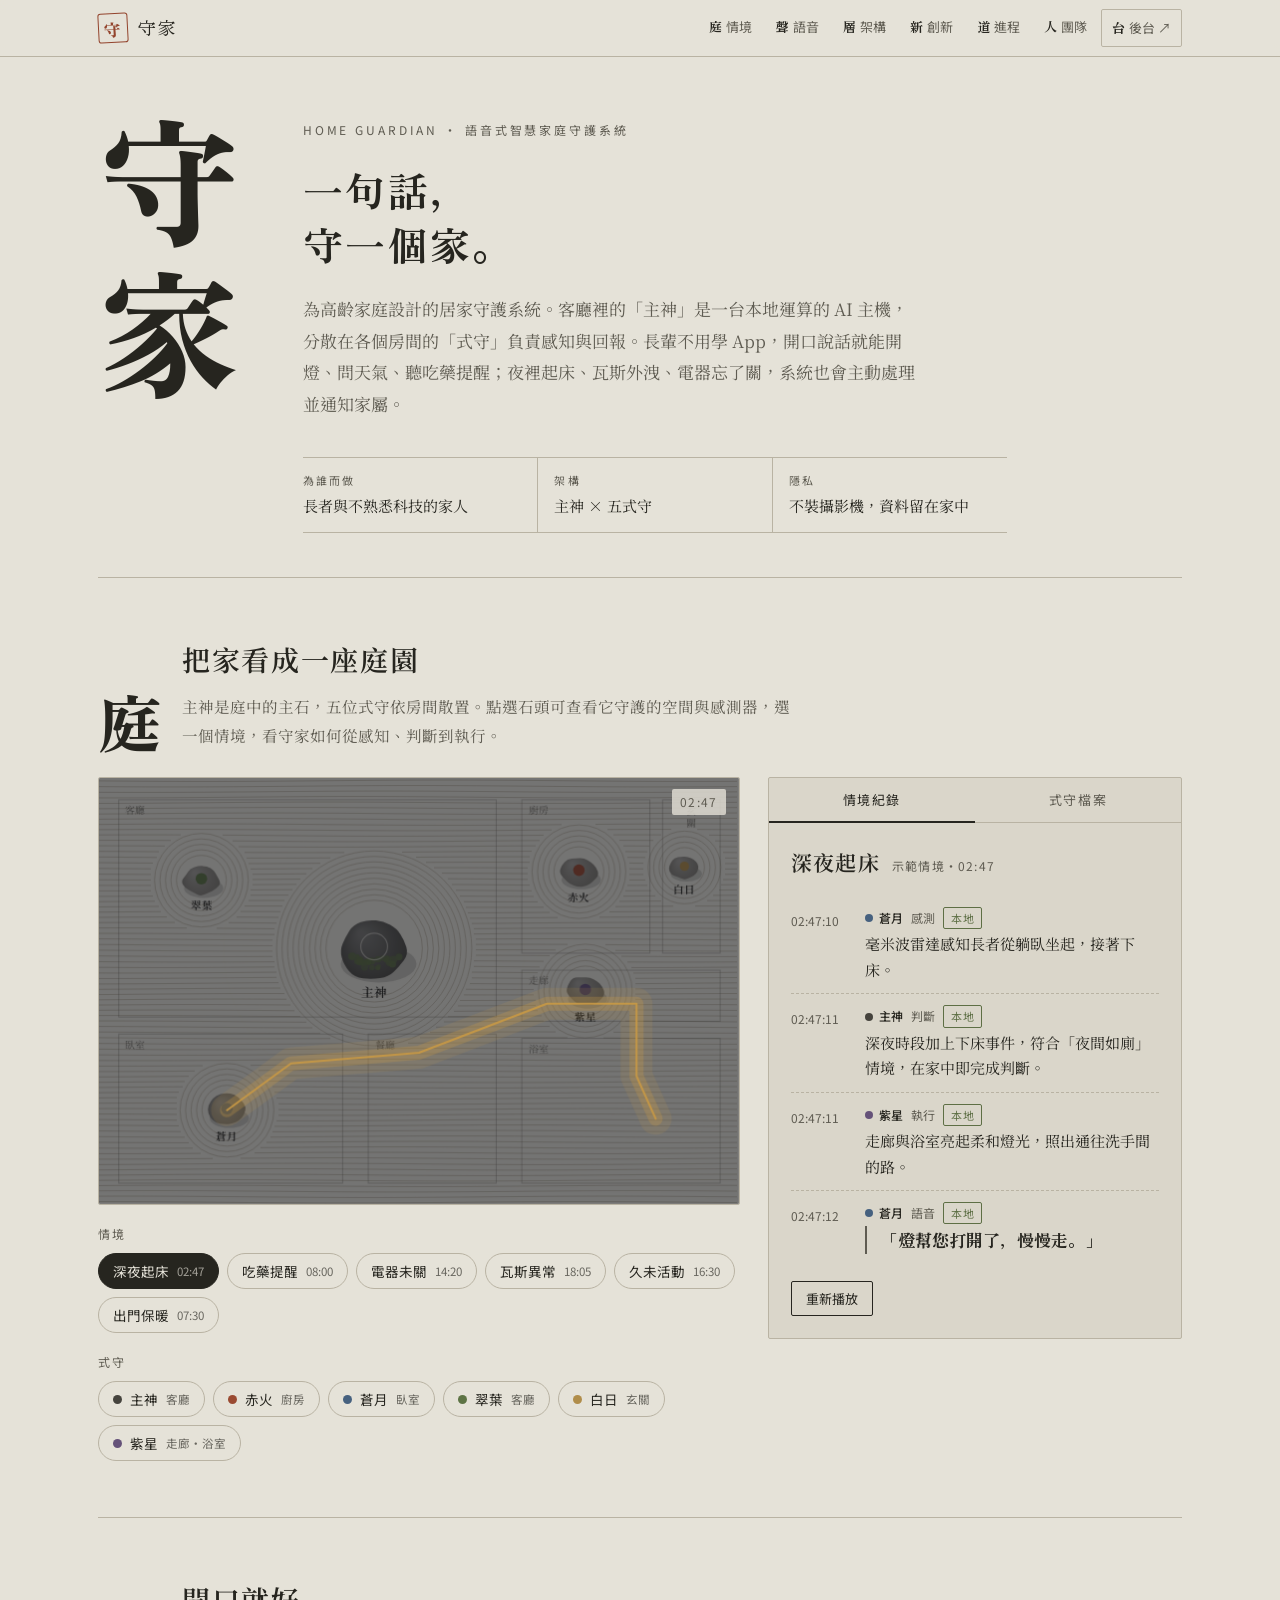
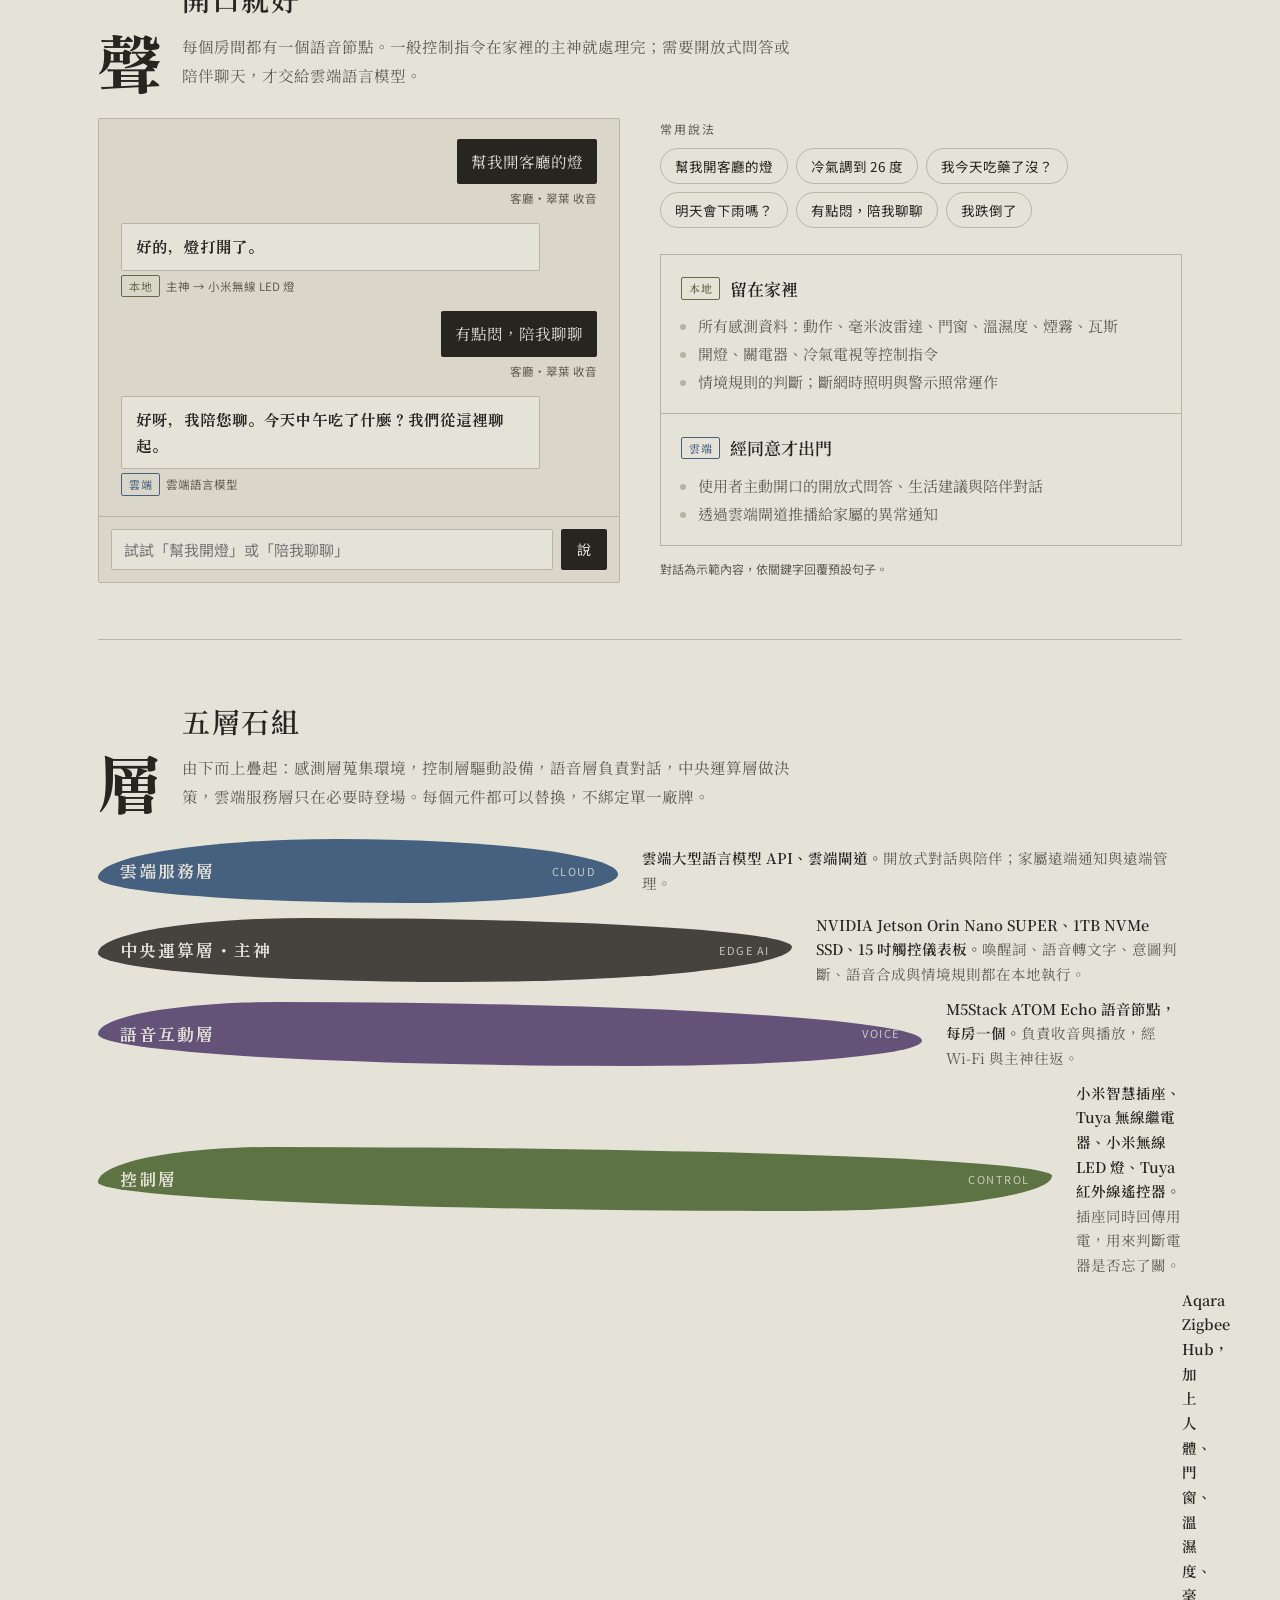
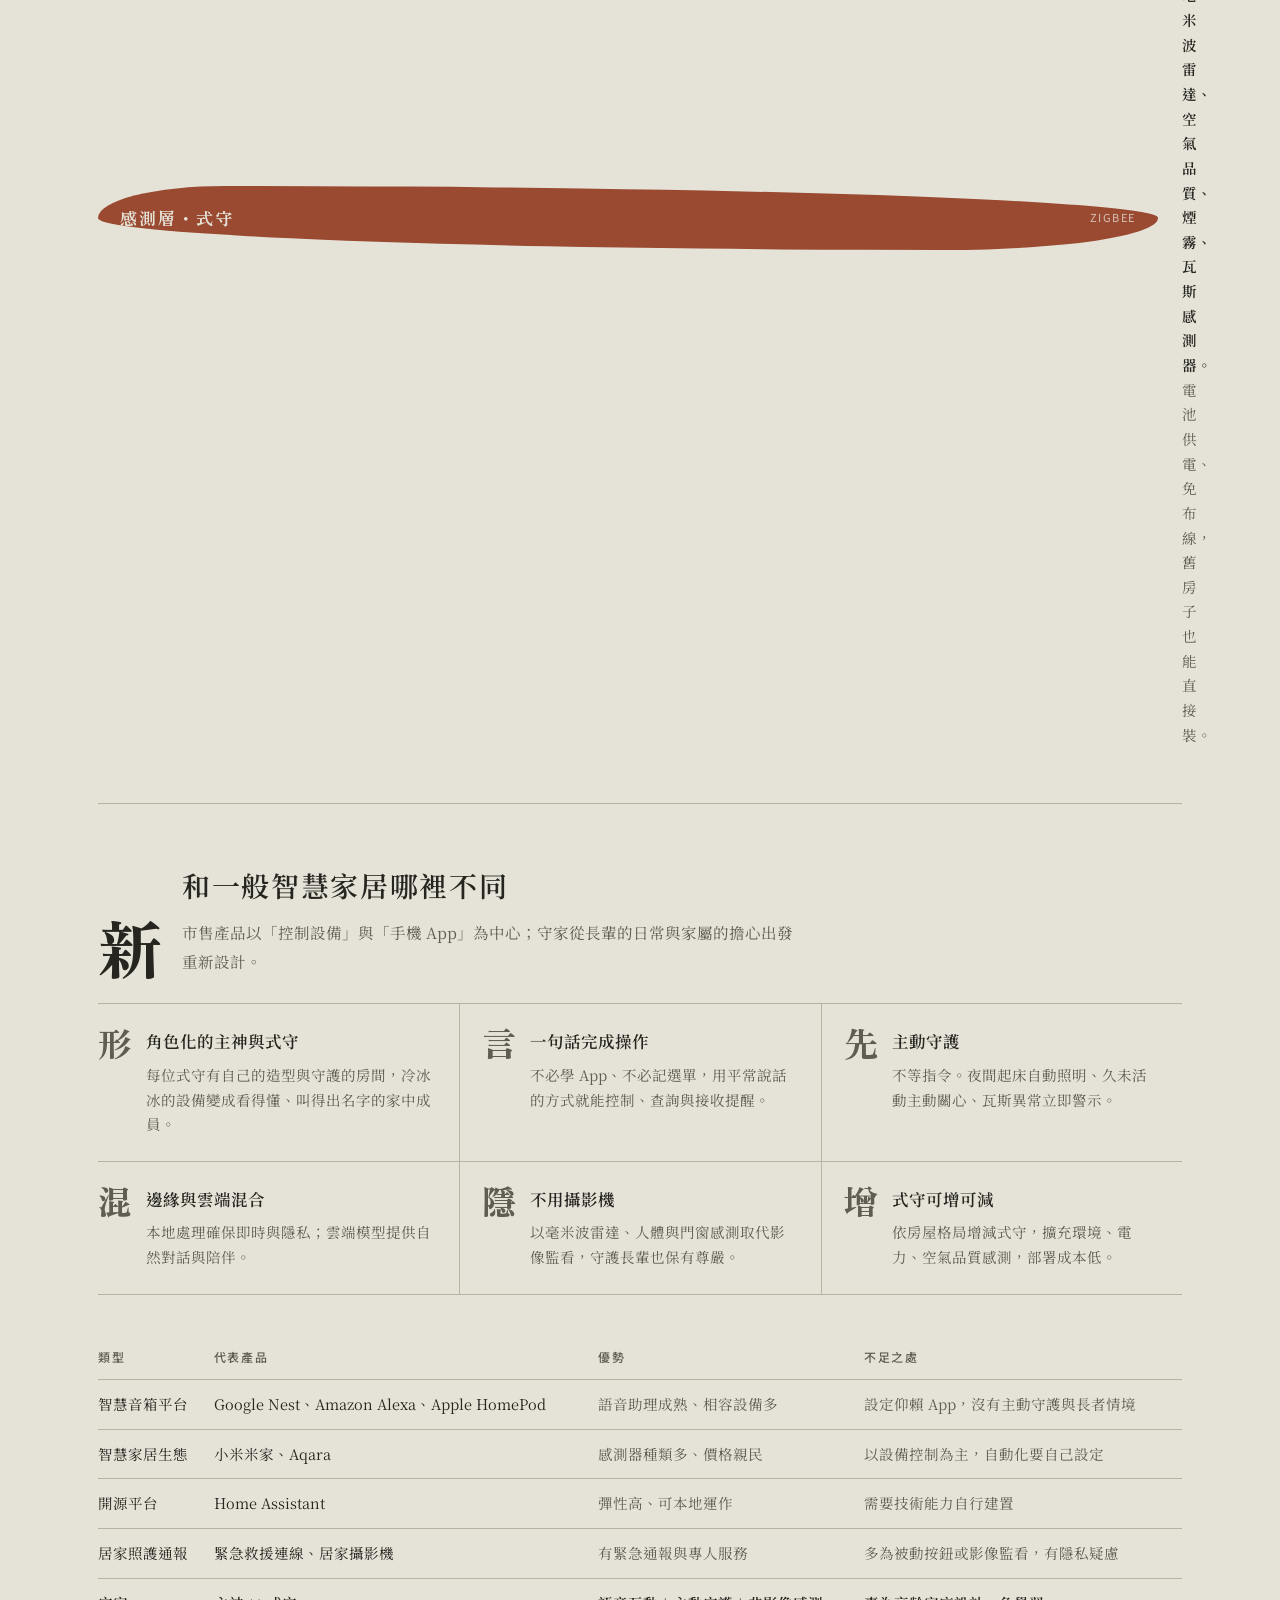
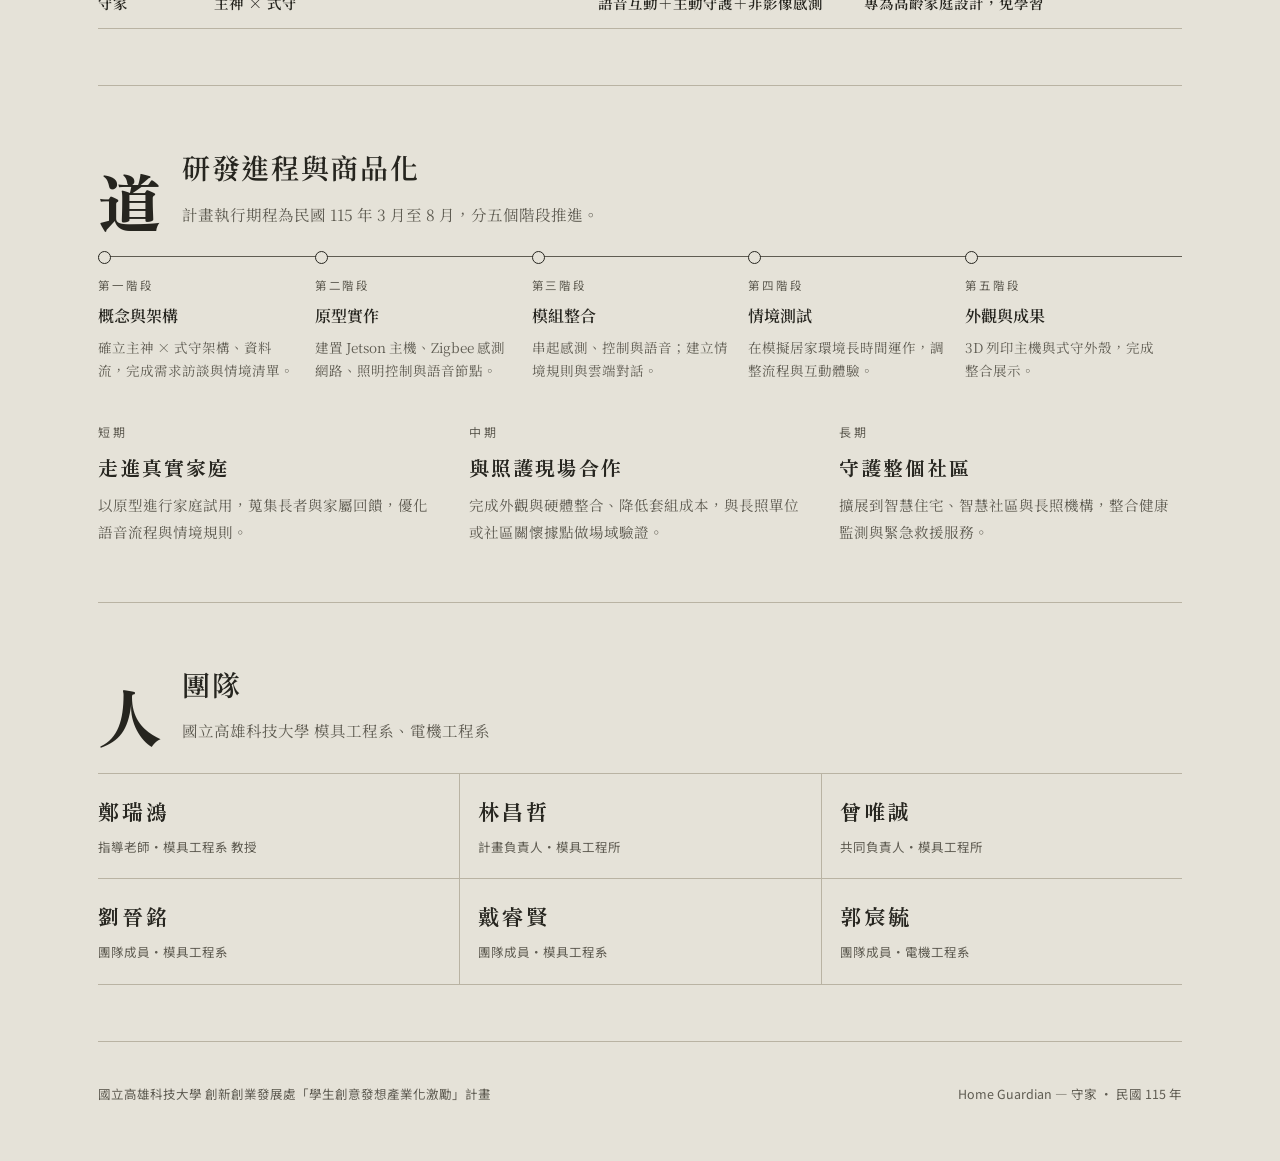
==== homeguardian/index.html @ d02ad4b0 "新增 Home Guardian 守家：展示頁、控制台與產品卡 - homeguardian/index.html：枯山水風格產品展示頁（情境模擬、語音示範、架構） - homeguardian/co" ====
<!doctype html>
<html lang="zh-Hant">
<head>
<meta charset="utf-8">
<meta name="viewport" content="width=device-width,initial-scale=1,viewport-fit=cover">
<meta name="description" content="Home Guardian 守家：為高齡家庭設計的語音式智慧家庭守護系統，主神 × 式守架構、邊緣 AI 與不使用攝影機的居家守護。">
<meta property="og:description" content="Home Guardian 守家：為高齡家庭設計的語音式智慧家庭守護系統，主神 × 式守架構、邊緣 AI 與不使用攝影機的居家守護。">
<meta property="og:site_name" content="DesignJarvis">
<style>body{margin:0}img{max-width:100%}[hidden]{display:none!important}</style>
<title>守家 Home Guardian</title>
<link rel="preconnect" href="https://fonts.googleapis.com">
<link rel="preconnect" href="https://fonts.gstatic.com" crossorigin>
<link rel="stylesheet" href="https://fonts.googleapis.com/css2?family=Zen+Old+Mincho:wght@700;900&family=Noto+Serif+TC:wght@400;600&family=Noto+Sans+TC:wght@400;500&display=swap">
<style>
/* 版面：一座枯山水庭園。家＝庭，主神＝主石，式守＝散置的石組；砂紋即感測網路。留白多、線細、色淡。 */
:root{
  --sand:#E5E2D8;      /* 白砂 */
  --sand-2:#DAD6CA;    /* 濕砂／面板 */
  --rake:#C6C0B0;      /* 砂紋 */
  --ink:#26251F;       /* 墨 */
  --ink-2:#5F5C52;     /* 淡墨 */
  --line:#B9B3A3;
  --stone:#7C786E;
  --stone-dark:#45433D;
  --moss:#5E6F45;      /* 苔 */
  --bengara:#93442D;   /* 弁柄（警示／印） */
  --lamp:#C99A45;      /* 行燈 */
  --night:rgba(14,16,24,.52);
  --c-fire:#9A4A31; --c-moon:#46617F; --c-leaf:#5D7344; --c-sun:#B08D4A; --c-star:#655279;
  --f-display:"Zen Old Mincho","Noto Serif TC","Songti TC","PMingLiU",serif;
  --f-body:"Noto Serif TC","Songti TC","PMingLiU",serif;
  --f-ui:"Noto Sans TC","PingFang TC","Microsoft JhengHei",system-ui,sans-serif;
}
@media (prefers-color-scheme: dark){:root:not([data-theme="light"]){
  --sand:#1B1B18; --sand-2:#23231F; --rake:#3B3A33; --ink:#E3DFD3; --ink-2:#A39F93; --line:#45433C;
  --stone:#8B877C; --stone-dark:#64615A; --moss:#8C9C6C; --bengara:#C46B4F; --lamp:#E2B566;
  --night:rgba(0,0,0,.5);
  --c-fire:#C26B50; --c-moon:#7896B8; --c-leaf:#8FA670; --c-sun:#D2B06A; --c-star:#9A86B0;
  color-scheme:dark;
}}
:root[data-theme="dark"]{
  --sand:#1B1B18; --sand-2:#23231F; --rake:#3B3A33; --ink:#E3DFD3; --ink-2:#A39F93; --line:#45433C;
  --stone:#8B877C; --stone-dark:#64615A; --moss:#8C9C6C; --bengara:#C46B4F; --lamp:#E2B566;
  --night:rgba(0,0,0,.5);
  --c-fire:#C26B50; --c-moon:#7896B8; --c-leaf:#8FA670; --c-sun:#D2B06A; --c-star:#9A86B0;
  color-scheme:dark;
}

*{box-sizing:border-box}
body{background:var(--sand);color:var(--ink);font-family:var(--f-body);font-size:16px;line-height:1.85;
  -webkit-font-smoothing:antialiased}
.wrap{max-width:1180px;margin:0 auto;padding-inline:clamp(16px,4vw,48px)}
a{color:inherit}
:focus-visible{outline:2px solid var(--bengara);outline-offset:3px}
h1,h2,h3{text-wrap:balance;font-weight:600;margin:0}
p{margin:0}
.ui{font-family:var(--f-ui)}
.eyebrow{font-family:var(--f-ui);font-size:12px;letter-spacing:.24em;color:var(--ink-2);text-transform:uppercase}

/* 頂部 */
header.top{position:sticky;top:env(safe-area-inset-top,0px);z-index:10;background:color-mix(in srgb,var(--sand) 88%,transparent);
  backdrop-filter:blur(6px);border-bottom:1px solid var(--line)}
header.top .wrap{display:flex;align-items:center;gap:20px;height:56px}
.seal{width:30px;height:30px;border:1.5px solid var(--bengara);color:var(--bengara);display:grid;place-items:center;
  font-family:var(--f-display);font-weight:900;font-size:17px;border-radius:3px;transform:rotate(-3deg);flex:none}
.brand{display:flex;align-items:center;gap:10px;text-decoration:none;font-family:var(--f-display);font-size:18px;letter-spacing:.1em}
nav.sections{margin-left:auto;display:flex;gap:4px;overflow-x:auto;scrollbar-width:none}
nav.sections a{font-family:var(--f-ui);font-size:13px;text-decoration:none;color:var(--ink-2);padding:6px 10px;border-radius:2px;white-space:nowrap}
nav.sections a:hover{color:var(--ink);background:var(--sand-2)}
nav.sections a b{font-family:var(--f-display);font-weight:700;color:var(--ink);margin-right:4px}

/* 序 */
.hero{padding-block:56px 28px;display:grid;grid-template-columns:auto 1fr;gap:clamp(24px,5vw,72px);align-items:start}
.hero .vtitle{writing-mode:vertical-rl;font-family:var(--f-display);font-weight:900;font-size:clamp(76px,11vw,148px);
  line-height:1;letter-spacing:.08em;margin:0;color:var(--ink)}
.hero .copy{display:grid;gap:22px;padding-top:6px;min-width:0}
.hero .tagline{font-family:var(--f-display);font-weight:700;font-size:clamp(26px,3.4vw,40px);line-height:1.35;letter-spacing:.06em}
.hero .lede{max-width:36em;color:var(--ink-2);font-size:17px}
.facts{display:flex;flex-wrap:wrap;gap:0;border-top:1px solid var(--line);border-bottom:1px solid var(--line);max-width:44em}
.facts div{flex:1 1 150px;padding:12px 16px 12px 0;display:grid;gap:2px}
.facts div+div{padding-left:16px;border-left:1px solid var(--line)}
.facts dt{font-family:var(--f-ui);font-size:11px;letter-spacing:.2em;color:var(--ink-2)}
.facts dd{margin:0;font-size:15px}

/* 段落標題 */
section.block{padding-block:56px;border-top:1px solid var(--line)}
.shead{display:grid;grid-template-columns:auto 1fr;gap:20px;align-items:end;margin-bottom:28px}
.shead .glyph{font-family:var(--f-display);font-weight:900;font-size:64px;line-height:.9;color:var(--ink)}
.shead h2{font-size:clamp(22px,2.6vw,28px);letter-spacing:.06em}
.shead p{color:var(--ink-2);max-width:40em;margin-top:6px;font-size:15.5px}

/* 庭 */
.garden-grid{display:grid;grid-template-columns:minmax(0,1.55fr) minmax(0,1fr);gap:28px;align-items:start}
.garden-box{position:relative;min-width:0}
#garden{width:100%;aspect-ratio:3/2;display:block;border:1px solid var(--line);border-radius:2px;background:var(--sand);cursor:default;touch-action:manipulation}
.clock{position:absolute;top:12px;right:14px;font-family:var(--f-ui);font-size:12px;letter-spacing:.12em;color:var(--ink-2);
  background:color-mix(in srgb,var(--sand) 80%,transparent);padding:2px 8px;border-radius:2px;font-variant-numeric:tabular-nums}
.row-label{font-family:var(--f-ui);font-size:12px;letter-spacing:.18em;color:var(--ink-2);margin:18px 0 8px}
.chips{display:flex;flex-wrap:wrap;gap:8px}
.chip{font-family:var(--f-ui);font-size:13.5px;background:transparent;color:var(--ink);border:1px solid var(--line);
  padding:7px 14px;border-radius:999px;cursor:pointer;display:inline-flex;align-items:center;gap:8px;transition:background .2s,border-color .2s}
.chip:hover{border-color:var(--ink-2)}
.chip[aria-pressed="true"]{background:var(--ink);color:var(--sand);border-color:var(--ink)}
.chip .dot{width:9px;height:9px;border-radius:50%;background:var(--dot,var(--stone-dark));flex:none}
.chip small{font-size:11.5px;color:inherit;opacity:.65;font-variant-numeric:tabular-nums}

.panel{background:var(--sand-2);border:1px solid var(--line);border-radius:2px;min-width:0;display:flex;flex-direction:column}
.tabs{display:flex;border-bottom:1px solid var(--line)}
.tabs button{flex:1;font-family:var(--f-ui);font-size:13px;letter-spacing:.12em;background:none;border:0;color:var(--ink-2);
  padding:12px 8px;cursor:pointer;border-bottom:2px solid transparent;margin-bottom:-1px}
.tabs button[aria-selected="true"]{color:var(--ink);border-bottom-color:var(--ink)}
.pbody{padding:20px 22px 22px;min-height:420px}
.scen-title{display:flex;align-items:baseline;gap:12px;margin-bottom:14px;flex-wrap:wrap}
.scen-title h3{font-size:21px;letter-spacing:.06em}
.scen-title span{font-family:var(--f-ui);font-size:12px;color:var(--ink-2);letter-spacing:.1em}
ol.steps{list-style:none;margin:0;padding:0;display:grid;gap:0}
ol.steps li{display:grid;grid-template-columns:62px 1fr;gap:12px;padding:11px 0;border-top:1px dashed var(--line);animation:settle .5s ease both}
ol.steps li:first-child{border-top:0}
.st-time{font-family:var(--f-ui);font-size:12px;color:var(--ink-2);font-variant-numeric:tabular-nums;padding-top:3px}
.st-meta{display:flex;align-items:center;gap:8px;font-family:var(--f-ui);font-size:12px;color:var(--ink-2);margin-bottom:2px;flex-wrap:wrap}
.st-meta .who{color:var(--ink);font-weight:500;display:inline-flex;align-items:center;gap:6px}
.st-meta .who i{width:8px;height:8px;border-radius:50%;background:var(--dot)}
.tag{font-size:11px;padding:0 7px;border:1px solid var(--line);border-radius:2px;letter-spacing:.06em}
.tag.cloud{border-color:var(--c-moon);color:var(--c-moon)}
.tag.local{border-color:var(--moss);color:var(--moss)}
.tag.alert{border-color:var(--bengara);color:var(--bengara)}
.st-text{font-size:15px;line-height:1.7}
.voice{font-family:var(--f-display);font-weight:700;font-size:17px;line-height:1.6;padding-left:14px;border-left:2px solid var(--ink-2)}
.voice::before{content:"「"}.voice::after{content:"」"}
.push{margin-top:6px;background:var(--sand);border:1px solid var(--line);border-radius:10px;padding:10px 12px;display:grid;gap:2px;font-family:var(--f-ui)}
.push b{font-size:13px;font-weight:500;display:flex;gap:8px;align-items:center}
.push b::before{content:"守";font-family:var(--f-display);font-size:11px;width:18px;height:18px;display:grid;place-items:center;background:var(--bengara);color:var(--sand);border-radius:4px}
.push span{font-size:13px;color:var(--ink-2);line-height:1.5}
.replay{margin-top:16px;font-family:var(--f-ui);font-size:13px;background:none;border:1px solid var(--ink);color:var(--ink);padding:7px 14px;border-radius:2px;cursor:pointer}
.replay:hover{background:var(--ink);color:var(--sand)}
.note{font-family:var(--f-ui);font-size:12px;color:var(--ink-2);margin-top:12px}

.stone-card h3{font-family:var(--f-display);font-weight:900;font-size:40px;letter-spacing:.1em;line-height:1.1}
.stone-card .sub{font-family:var(--f-ui);font-size:13px;color:var(--ink-2);letter-spacing:.1em;margin:6px 0 16px;display:flex;gap:10px;align-items:center}
.stone-card .sub i{width:10px;height:10px;border-radius:50%;background:var(--dot)}
.stone-card p{font-size:15.5px}
.stone-card dl{margin:18px 0 0;display:grid;grid-template-columns:76px 1fr;gap:8px 14px;font-size:14.5px}
.stone-card dt{font-family:var(--f-ui);font-size:12px;color:var(--ink-2);letter-spacing:.12em;padding-top:2px}
.stone-card dd{margin:0}
.stone-card ul{margin:0;padding-left:1.1em}

/* 聲 */
.voice-grid{display:grid;grid-template-columns:minmax(0,1fr) minmax(0,1fr);gap:40px;align-items:start}
.chat{background:var(--sand-2);border:1px solid var(--line);border-radius:2px;display:flex;flex-direction:column}
.chat-log{padding:20px 22px;display:grid;gap:14px;max-height:440px;min-height:300px;overflow-y:auto;align-content:start}
.msg{display:grid;gap:4px;max-width:88%;animation:settle .4s ease both}
.msg.user{justify-self:end;text-align:right}
.msg .bubble{font-size:15.5px;line-height:1.65;padding:10px 14px;border-radius:2px}
.msg.user .bubble{background:var(--ink);color:var(--sand)}
.msg.bot .bubble{background:var(--sand);border:1px solid var(--line);font-family:var(--f-display);font-weight:700}
.msg .route{font-family:var(--f-ui);font-size:11.5px;color:var(--ink-2);display:flex;gap:6px;align-items:center;flex-wrap:wrap}
.msg.user .route{justify-content:flex-end}
.chat form{display:flex;gap:8px;border-top:1px solid var(--line);padding:12px}
.chat input{flex:1;min-width:0;font-family:var(--f-ui);font-size:15px;background:var(--sand);color:var(--ink);border:1px solid var(--line);border-radius:2px;padding:9px 12px}
.chat form button{font-family:var(--f-ui);font-size:14px;background:var(--ink);color:var(--sand);border:0;border-radius:2px;padding:0 16px;cursor:pointer}
.split{display:grid;gap:0;border:1px solid var(--line)}
.split > div{padding:18px 20px}
.split > div + div{border-top:1px solid var(--line)}
.split h3{font-size:17px;display:flex;align-items:center;gap:10px;margin-bottom:8px}
.split ul{margin:0;padding-left:1.1em;font-size:15px;color:var(--ink-2)}
.split ul li::marker{color:var(--line)}

/* 層 */
.stack{display:grid;gap:10px}
.layer{display:grid;grid-template-columns:minmax(0,var(--w)) 1fr;gap:24px;align-items:center}
.rock{background:var(--rc);color:var(--sand);padding:14px 22px;font-family:var(--f-display);font-weight:700;font-size:17px;letter-spacing:.12em;
  border-radius:var(--rr);min-height:64px;display:flex;align-items:center;justify-content:space-between;gap:12px}
.rock small{font-family:var(--f-ui);font-weight:400;font-size:11px;letter-spacing:.14em;opacity:.8}
.layer p{font-size:14.5px;color:var(--ink-2);line-height:1.7;min-width:0}
.layer p b{color:var(--ink);font-weight:600}
.hw{margin-top:30px;overflow-x:auto}
table{border-collapse:collapse;width:100%;font-size:14.5px;min-width:620px}
th,td{text-align:left;padding:11px 14px 11px 0;border-bottom:1px solid var(--line);vertical-align:top}
th{font-family:var(--f-ui);font-weight:500;font-size:12px;letter-spacing:.14em;color:var(--ink-2)}
tr.us td{color:var(--ink);font-weight:600}
td.muted{color:var(--ink-2)}

/* 新 */
.innov{display:grid;grid-template-columns:repeat(3,minmax(0,1fr));gap:0;border-top:1px solid var(--line)}
.innov > div{padding:22px 22px 24px 0;border-bottom:1px solid var(--line);display:grid;grid-template-columns:auto 1fr;gap:14px;align-items:start}
.innov > div:not(:nth-child(3n+1)){padding-left:22px;border-left:1px solid var(--line)}
.innov .k{font-family:var(--f-display);font-weight:900;font-size:34px;line-height:1;color:var(--ink-2)}
.innov h3{font-size:16.5px;margin-bottom:6px}
.innov p{font-size:14.5px;color:var(--ink-2);line-height:1.7}
.compare{margin-top:40px;overflow-x:auto}

/* 道 */
.path{display:grid;grid-template-columns:repeat(5,minmax(0,1fr));gap:0;position:relative;margin-bottom:40px}
.path li{list-style:none;padding:18px 16px 0 0;position:relative;border-top:1px solid var(--ink-2)}
.path li::before{content:"";position:absolute;top:-6px;left:0;width:11px;height:11px;border-radius:50%;background:var(--sand);border:1.5px solid var(--ink)}
.path .n{font-family:var(--f-ui);font-size:11.5px;letter-spacing:.16em;color:var(--ink-2)}
.path h3{font-size:16px;margin:4px 0 6px}
.path p{font-size:13.5px;color:var(--ink-2);line-height:1.65}
ol.path{padding:0;margin:0 0 40px}
.horizon{display:grid;grid-template-columns:repeat(3,minmax(0,1fr));gap:28px}
.horizon div{display:grid;gap:6px}
.horizon h3{font-family:var(--f-display);font-weight:700;font-size:20px;letter-spacing:.1em}
.horizon p{font-size:14.5px;color:var(--ink-2)}

/* 人 */
.team{display:grid;grid-template-columns:repeat(3,minmax(0,1fr));gap:0;border-top:1px solid var(--line)}
.team div{padding:18px 18px 18px 0;border-bottom:1px solid var(--line)}
.team div:not(:nth-child(3n+1)){padding-left:18px;border-left:1px solid var(--line)}
.team b{font-family:var(--f-display);font-weight:700;font-size:21px;letter-spacing:.14em;display:block}
.team span{font-family:var(--f-ui);font-size:12.5px;color:var(--ink-2)}
footer{padding-block:40px 56px;border-top:1px solid var(--line);font-family:var(--f-ui);font-size:12.5px;color:var(--ink-2);display:flex;justify-content:space-between;gap:16px;flex-wrap:wrap}

@keyframes settle{from{opacity:.25;transform:translateY(4px)}to{opacity:1;transform:none}}

@media (max-width:900px){
  .garden-grid,.voice-grid{grid-template-columns:1fr}
  .pbody{min-height:0}
  .innov,.team{grid-template-columns:repeat(2,minmax(0,1fr))}
  .innov > div,.team div{padding-left:0 !important;border-left:0 !important}
  .innov > div:nth-child(2n),.team div:nth-child(2n){padding-left:18px !important;border-left:1px solid var(--line) !important}
  .path{grid-template-columns:1fr;gap:0}
  .path li{border-top:0;border-left:1px solid var(--ink-2);padding:0 0 22px 22px}
  .path li::before{top:4px;left:-6px}
  .horizon{grid-template-columns:1fr}
  .layer{grid-template-columns:1fr;gap:6px}
  .rock{max-width:var(--w)}
}
@media (max-width:560px){
  .hero{grid-template-columns:1fr;padding-block:32px 16px}
  .hero .vtitle{writing-mode:horizontal-tb;font-size:72px;letter-spacing:.12em}
  .innov,.team{grid-template-columns:1fr}
  .innov > div:nth-child(2n),.team div:nth-child(2n){padding-left:0 !important;border-left:0 !important}
  .shead .glyph{font-size:46px}
  .facts div+div{padding-left:0;border-left:0}
  .facts div{flex-basis:100%;border-bottom:1px solid var(--line)}
  .facts div:last-child{border-bottom:0}
  .rock{max-width:100%}
  nav.sections a{padding:6px 7px}
  nav.sections a span{display:none}
}
@media (prefers-reduced-motion:reduce){*{animation:none !important;transition:none !important}}
</style>
</head>
<body>
<header class="top">
  <div class="wrap">
    <a class="brand" href="#top"><span class="seal" aria-hidden="true">守</span>守家</a>
    <nav class="sections" aria-label="章節">
      <a href="#garden-sec"><b>庭</b><span>情境</span></a>
      <a href="#voice-sec"><b>聲</b><span>語音</span></a>
      <a href="#layer-sec"><b>層</b><span>架構</span></a>
      <a href="#new-sec"><b>新</b><span>創新</span></a>
      <a href="#path-sec"><b>道</b><span>進程</span></a>
      <a href="#team-sec"><b>人</b><span>團隊</span></a>
      <a href="console.html" style="border:1px solid var(--line)"><b>台</b><span>後台 ↗</span></a>
    </nav>
  </div>
</header>

<main class="wrap" id="top">
  <section class="hero">
    <h1 class="vtitle">守家</h1>
    <div class="copy">
      <div class="eyebrow">Home Guardian · 語音式智慧家庭守護系統</div>
      <p class="tagline">一句話，<br>守一個家。</p>
      <p class="lede">為高齡家庭設計的居家守護系統。客廳裡的「主神」是一台本地運算的 AI 主機，分散在各個房間的「式守」負責感知與回報。長輩不用學 App，開口說話就能開燈、問天氣、聽吃藥提醒；夜裡起床、瓦斯外洩、電器忘了關，系統也會主動處理並通知家屬。</p>
      <dl class="facts">
        <div><dt>為誰而做</dt><dd>長者與不熟悉科技的家人</dd></div>
        <div><dt>架構</dt><dd>主神 × 五式守</dd></div>
        <div><dt>隱私</dt><dd>不裝攝影機，資料留在家中</dd></div>
      </dl>
    </div>
  </section>

  <!-- 庭 -->
  <section class="block" id="garden-sec">
    <div class="shead">
      <div class="glyph" aria-hidden="true">庭</div>
      <div>
        <h2>把家看成一座庭園</h2>
        <p>主神是庭中的主石，五位式守依房間散置。點選石頭可查看它守護的空間與感測器，選一個情境，看守家如何從感知、判斷到執行。</p>
      </div>
    </div>
    <div class="garden-grid">
      <div class="garden-box">
        <canvas id="garden" role="img" aria-label="守家居家部署示意：主神位於客廳，赤火守廚房、蒼月守臥室、翠葉守客廳、白日守玄關、紫星守走廊"></canvas>
        <div class="clock" id="clock">02:47</div>
        <div class="row-label">情境</div>
        <div class="chips" id="scen-chips"></div>
        <div class="row-label">式守</div>
        <div class="chips" id="stone-chips"></div>
      </div>
      <div class="panel">
        <div class="tabs" role="tablist">
          <button role="tab" id="tab-log" aria-selected="true" aria-controls="pbody">情境紀錄</button>
          <button role="tab" id="tab-stone" aria-selected="false" aria-controls="pbody">式守檔案</button>
        </div>
        <div class="pbody" id="pbody" role="tabpanel"></div>
      </div>
    </div>
  </section>

  <!-- 聲 -->
  <section class="block" id="voice-sec">
    <div class="shead">
      <div class="glyph" aria-hidden="true">聲</div>
      <div>
        <h2>開口就好</h2>
        <p>每個房間都有一個語音節點。一般控制指令在家裡的主神就處理完；需要開放式問答或陪伴聊天，才交給雲端語言模型。</p>
      </div>
    </div>
    <div class="voice-grid">
      <div class="chat">
        <div class="chat-log" id="chat-log" aria-live="polite"></div>
        <form id="chat-form">
          <label for="chat-input" class="eyebrow" style="position:absolute;left:-9999px">對守家說</label>
          <input id="chat-input" autocomplete="off" placeholder="試試「幫我開燈」或「陪我聊聊」">
          <button type="submit">說</button>
        </form>
      </div>
      <div>
        <div class="row-label" style="margin-top:0">常用說法</div>
        <div class="chips" id="phrase-chips" style="margin-bottom:26px"></div>
        <div class="split">
          <div>
            <h3><span class="tag local">本地</span>留在家裡</h3>
            <ul>
              <li>所有感測資料：動作、毫米波雷達、門窗、溫濕度、煙霧、瓦斯</li>
              <li>開燈、關電器、冷氣電視等控制指令</li>
              <li>情境規則的判斷；斷網時照明與警示照常運作</li>
            </ul>
          </div>
          <div>
            <h3><span class="tag cloud">雲端</span>經同意才出門</h3>
            <ul>
              <li>使用者主動開口的開放式問答、生活建議與陪伴對話</li>
              <li>透過雲端閘道推播給家屬的異常通知</li>
            </ul>
          </div>
        </div>
        <p class="note">對話為示範內容，依關鍵字回覆預設句子。</p>
      </div>
    </div>
  </section>

  <!-- 層 -->
  <section class="block" id="layer-sec">
    <div class="shead">
      <div class="glyph" aria-hidden="true">層</div>
      <div>
        <h2>五層石組</h2>
        <p>由下而上疊起：感測層蒐集環境，控制層驅動設備，語音層負責對話，中央運算層做決策，雲端服務層只在必要時登場。每個元件都可以替換，不綁定單一廠牌。</p>
      </div>
    </div>
    <div class="stack">
      <div class="layer" style="--w:48%"><div class="rock" style="--rc:var(--c-moon);--rr:46% 54% 40% 60% / 60% 55% 45% 40%">雲端服務層<small>CLOUD</small></div>
        <p><b>雲端大型語言模型 API、雲端閘道。</b>開放式對話與陪伴；家屬遠端通知與遠端管理。</p></div>
      <div class="layer" style="--w:64%"><div class="rock" style="--rc:var(--stone-dark);--rr:30% 70% 48% 52% / 55% 45% 55% 45%">中央運算層・主神<small>EDGE AI</small></div>
        <p><b>NVIDIA Jetson Orin Nano SUPER、1TB NVMe SSD、15 吋觸控儀表板。</b>喚醒詞、語音轉文字、意圖判斷、語音合成與情境規則都在本地執行。</p></div>
      <div class="layer" style="--w:76%"><div class="rock" style="--rc:var(--c-star);--rr:22% 78% 35% 65% / 50% 60% 40% 50%">語音互動層<small>VOICE</small></div>
        <p><b>M5Stack ATOM Echo 語音節點，每房一個。</b>負責收音與播放，經 Wi-Fi 與主神往返。</p></div>
      <div class="layer" style="--w:88%"><div class="rock" style="--rc:var(--c-leaf);--rr:18% 82% 26% 74% / 55% 45% 55% 45%">控制層<small>CONTROL</small></div>
        <p><b>小米智慧插座、Tuya 無線繼電器、小米無線 LED 燈、Tuya 紅外線遙控器。</b>插座同時回傳用電，用來判斷電器是否忘了關。</p></div>
      <div class="layer" style="--w:100%"><div class="rock" style="--rc:var(--c-fire);--rr:12% 88% 20% 80% / 50% 50% 50% 50%">感測層・式守<small>ZIGBEE</small></div>
        <p><b>Aqara Zigbee Hub，加上人體、門窗、溫濕度、毫米波雷達、空氣品質、煙霧、瓦斯感測器。</b>電池供電、免布線，舊房子也能直接裝。</p></div>
    </div>
  </section>

  <!-- 新 -->
  <section class="block" id="new-sec">
    <div class="shead">
      <div class="glyph" aria-hidden="true">新</div>
      <div>
        <h2>和一般智慧家居哪裡不同</h2>
        <p>市售產品以「控制設備」與「手機 App」為中心；守家從長輩的日常與家屬的擔心出發重新設計。</p>
      </div>
    </div>
    <div class="innov">
      <div><span class="k">形</span><div><h3>角色化的主神與式守</h3><p>每位式守有自己的造型與守護的房間，冷冰冰的設備變成看得懂、叫得出名字的家中成員。</p></div></div>
      <div><span class="k">言</span><div><h3>一句話完成操作</h3><p>不必學 App、不必記選單，用平常說話的方式就能控制、查詢與接收提醒。</p></div></div>
      <div><span class="k">先</span><div><h3>主動守護</h3><p>不等指令。夜間起床自動照明、久未活動主動關心、瓦斯異常立即警示。</p></div></div>
      <div><span class="k">混</span><div><h3>邊緣與雲端混合</h3><p>本地處理確保即時與隱私；雲端模型提供自然對話與陪伴。</p></div></div>
      <div><span class="k">隱</span><div><h3>不用攝影機</h3><p>以毫米波雷達、人體與門窗感測取代影像監看，守護長輩也保有尊嚴。</p></div></div>
      <div><span class="k">增</span><div><h3>式守可增可減</h3><p>依房屋格局增減式守，擴充環境、電力、空氣品質感測，部署成本低。</p></div></div>
    </div>
    <div class="compare">
      <table>
        <thead><tr><th>類型</th><th>代表產品</th><th>優勢</th><th>不足之處</th></tr></thead>
        <tbody>
          <tr><td>智慧音箱平台</td><td>Google Nest、Amazon Alexa、Apple HomePod</td><td class="muted">語音助理成熟、相容設備多</td><td class="muted">設定仰賴 App，沒有主動守護與長者情境</td></tr>
          <tr><td>智慧家居生態</td><td>小米米家、Aqara</td><td class="muted">感測器種類多、價格親民</td><td class="muted">以設備控制為主，自動化要自己設定</td></tr>
          <tr><td>開源平台</td><td>Home Assistant</td><td class="muted">彈性高、可本地運作</td><td class="muted">需要技術能力自行建置</td></tr>
          <tr><td>居家照護通報</td><td>緊急救援連線、居家攝影機</td><td class="muted">有緊急通報與專人服務</td><td class="muted">多為被動按鈕或影像監看，有隱私疑慮</td></tr>
          <tr class="us"><td>守家</td><td>主神 × 式守</td><td>語音互動＋主動守護＋非影像感測</td><td>專為高齡家庭設計，免學習</td></tr>
        </tbody>
      </table>
    </div>
  </section>

  <!-- 道 -->
  <section class="block" id="path-sec">
    <div class="shead">
      <div class="glyph" aria-hidden="true">道</div>
      <div>
        <h2>研發進程與商品化</h2>
        <p>計畫執行期程為民國 115 年 3 月至 8 月，分五個階段推進。</p>
      </div>
    </div>
    <ol class="path">
      <li><div class="n">第一階段</div><h3>概念與架構</h3><p>確立主神 × 式守架構、資料流，完成需求訪談與情境清單。</p></li>
      <li><div class="n">第二階段</div><h3>原型實作</h3><p>建置 Jetson 主機、Zigbee 感測網路、照明控制與語音節點。</p></li>
      <li><div class="n">第三階段</div><h3>模組整合</h3><p>串起感測、控制與語音；建立情境規則與雲端對話。</p></li>
      <li><div class="n">第四階段</div><h3>情境測試</h3><p>在模擬居家環境長時間運作，調整流程與互動體驗。</p></li>
      <li><div class="n">第五階段</div><h3>外觀與成果</h3><p>3D 列印主機與式守外殼，完成整合展示。</p></li>
    </ol>
    <div class="horizon">
      <div><div class="eyebrow">短期</div><h3>走進真實家庭</h3><p>以原型進行家庭試用，蒐集長者與家屬回饋，優化語音流程與情境規則。</p></div>
      <div><div class="eyebrow">中期</div><h3>與照護現場合作</h3><p>完成外觀與硬體整合、降低套組成本，與長照單位或社區關懷據點做場域驗證。</p></div>
      <div><div class="eyebrow">長期</div><h3>守護整個社區</h3><p>擴展到智慧住宅、智慧社區與長照機構，整合健康監測與緊急救援服務。</p></div>
    </div>
  </section>

  <!-- 人 -->
  <section class="block" id="team-sec">
    <div class="shead">
      <div class="glyph" aria-hidden="true">人</div>
      <div>
        <h2>團隊</h2>
        <p>國立高雄科技大學 模具工程系、電機工程系</p>
      </div>
    </div>
    <div class="team">
      <div><b>鄭瑞鴻</b><span>指導老師・模具工程系 教授</span></div>
      <div><b>林昌哲</b><span>計畫負責人・模具工程所</span></div>
      <div><b>曾唯誠</b><span>共同負責人・模具工程所</span></div>
      <div><b>劉晉銘</b><span>團隊成員・模具工程系</span></div>
      <div><b>戴睿賢</b><span>團隊成員・模具工程系</span></div>
      <div><b>郭宸毓</b><span>團隊成員・電機工程系</span></div>
    </div>
  </section>
</main>
<div class="wrap">
  <footer>
    <span>國立高雄科技大學 創新創業發展處「學生創意發想產業化激勵」計畫</span>
    <span>Home Guardian — 守家 · 民國 115 年</span>
  </footer>
</div>

<script>
(() => {
const reduce = matchMedia('(prefers-reduced-motion: reduce)').matches;
const $ = s => document.querySelector(s);
const cssv = n => getComputedStyle(document.documentElement).getPropertyValue(n).trim();

/* ---------- 資料 ---------- */
const STONES = {
  shushin:{name:'主神', role:'中央 AI 主機', room:'客廳', x:.43, y:.40, r:.058, color:'--stone-dark', main:true,
    duty:'家的大腦。語音辨識、意圖判斷、情境規則與設備控制都在本地完成；網路中斷時，照明與警示仍照常運作。',
    gear:['NVIDIA Jetson Orin Nano SUPER','1TB NVMe SSD','15 吋觸控儀表板','Aqara Zigbee Hub'], scen:'所有情境的判斷中心'},
  sekka:{name:'赤火', role:'赤火守護者', room:'廚房', x:.75, y:.22, r:.03, color:'--c-fire',
    duty:'守在爐火邊。煙霧或瓦斯濃度異常時立即語音警示，並透過雲端閘道通知家屬。',
    gear:['煙霧感測器','瓦斯感測器','智慧插座（用電回傳）'], scen:'瓦斯異常'},
  sogetsu:{name:'蒼月', role:'夜之式守', room:'臥室', x:.20, y:.78, r:.03, color:'--c-moon',
    duty:'夜裡守在床邊。毫米波雷達在人靜止不動時也能感知存在，用來判斷下床與長時間未活動。',
    gear:['毫米波雷達感測器','人體動作感測器','溫濕度感測器','ATOM Echo 語音節點'], scen:'深夜起床、久未活動'},
  suiyo:{name:'翠葉', role:'起居之式守', room:'客廳', x:.16, y:.24, r:.03, color:'--c-leaf',
    duty:'照看客廳日常：遙控冷氣與電視、留意空氣品質，也是陪伴聊天最常用的入口。',
    gear:['空氣品質感測器','溫濕度感測器','紅外線遙控器','智慧插座','ATOM Echo 語音節點'], scen:'吃藥提醒、電器未關'},
  hakujitsu:{name:'白日', role:'門之式守', room:'玄關', x:.915, y:.21, r:.024, color:'--c-sun',
    duty:'守在門口。出門前看天氣、提醒保暖；門窗沒關好時提醒一聲。',
    gear:['門窗感測器','人體動作感測器','ATOM Echo 語音節點'], scen:'出門保暖'},
  shisei:{name:'紫星', role:'路之式守', room:'走廊・浴室', x:.76, y:.50, r:.03, color:'--c-star',
    duty:'照亮夜路。偵測走廊與浴室的動靜，深夜時點亮通往洗手間的柔和燈光。',
    gear:['人體動作感測器','無線 LED 燈','無線繼電器','ATOM Echo 語音節點'], scen:'深夜起床'}
};
const ROOMS = [
  {n:'客廳', x:.03, y:.05, w:.59, h:.51},
  {n:'臥室', x:.03, y:.60, w:.35, h:.35},
  {n:'餐廳', x:.42, y:.60, w:.20, h:.35},
  {n:'廚房', x:.66, y:.05, w:.20, h:.36},
  {n:'玄關', x:.88, y:.05, w:.09, h:.36, v:true},
  {n:'走廊', x:.66, y:.45, w:.31, h:.12},
  {n:'浴室', x:.66, y:.61, w:.31, h:.34}
];
const NIGHT_PATH = [[.20,.78],[.30,.67],[.50,.645],[.70,.53],[.84,.53],[.84,.70],[.87,.80]];

const SCENS = [
  {id:'night', name:'深夜起床', time:'02:47', night:true, steps:[
    {t:'02:47:10', layer:'感測', who:'sogetsu', route:'local', text:'毫米波雷達感知長者從躺臥坐起，接著下床。', fx:a=>{a.night(1);a.pulse('sogetsu');a.signal('sogetsu','shushin')}},
    {t:'02:47:11', layer:'判斷', who:'shushin', route:'local', text:'深夜時段加上下床事件，符合「夜間如廁」情境，在家中即完成判斷。', fx:a=>a.pulse('shushin')},
    {t:'02:47:11', layer:'執行', who:'shisei', route:'local', text:'走廊與浴室亮起柔和燈光，照出通往洗手間的路。', fx:a=>{a.signal('shushin','shisei');a.lit(1);a.pulse('shisei')}},
    {t:'02:47:12', layer:'語音', who:'sogetsu', route:'local', voice:'燈幫您打開了，慢慢走。', fx:a=>a.pulse('sogetsu')}
  ]},
  {id:'pill', name:'吃藥提醒', time:'08:00', steps:[
    {t:'08:00:00', layer:'排程', who:'shushin', route:'local', text:'早上八點的服藥排程到了。', fx:a=>a.pulse('shushin')},
    {t:'08:00:02', layer:'感測', who:'suiyo', route:'local', text:'客廳偵測到有人活動，確認長者在客廳。', fx:a=>{a.pulse('suiyo');a.signal('suiyo','shushin')}},
    {t:'08:00:03', layer:'語音', who:'suiyo', route:'local', voice:'早安，該吃早上的藥了，記得配溫開水。', fx:a=>{a.signal('shushin','suiyo');a.pulse('suiyo')}},
    {t:'08:01:20', layer:'紀錄', who:'shushin', route:'local', text:'長者回答「吃了」，寫入生活紀錄，家屬可以隨時查看。', fx:a=>a.pulse('shushin')}
  ]},
  {id:'appliance', name:'電器未關', time:'14:20', steps:[
    {t:'14:20:00', layer:'感測', who:'suiyo', route:'local', text:'客廳已長時間無人活動，智慧插座卻回報電暖器仍在耗電。', fx:a=>{a.alert('suiyo');a.signal('suiyo','shushin')}},
    {t:'14:20:01', layer:'判斷', who:'shushin', route:'local', text:'房間無人加上電器運作，觸發「電器未關」情境。長者此時在臥室。', fx:a=>a.pulse('shushin')},
    {t:'14:20:02', layer:'語音', who:'sogetsu', route:'local', voice:'客廳的電暖器還開著，要幫您關掉嗎？', fx:a=>{a.signal('shushin','sogetsu');a.pulse('sogetsu')}},
    {t:'14:20:09', layer:'執行', who:'suiyo', route:'local', text:'長者回答「關掉」，智慧插座斷電。', fx:a=>{a.signal('shushin','suiyo');a.alert(null);a.pulse('suiyo')}}
  ]},
  {id:'gas', name:'瓦斯異常', time:'18:05', steps:[
    {t:'18:05:12', layer:'感測', who:'sekka', route:'local', text:'廚房瓦斯濃度超過警戒值。', fx:a=>{a.alert('sekka');a.signal('sekka','shushin')}},
    {t:'18:05:12', layer:'判斷', who:'shushin', route:'local', text:'屬於安全事件，以最高優先處理。', fx:a=>a.pulse('shushin')},
    {t:'18:05:13', layer:'語音', who:'sekka', route:'alert', voice:'廚房瓦斯濃度異常，請關閉爐火，打開窗戶。', fx:a=>{['sekka','suiyo','sogetsu','shisei','hakujitsu'].forEach(k=>{a.signal('shushin',k);a.pulse(k)})}},
    {t:'18:05:14', layer:'通報', who:'shushin', route:'cloud', text:'透過雲端閘道推播通知家屬。', push:{t:'守家・廚房瓦斯異常', b:'18:05 赤火偵測到瓦斯濃度異常，家中已發出語音警示。'}, fx:a=>a.cloud()}
  ]},
  {id:'still', name:'久未活動', time:'16:30', steps:[
    {t:'16:30:00', layer:'感測', who:'sogetsu', route:'local', text:'毫米波雷達感知長者仍在床上，但已長時間幾乎沒有動作。', fx:a=>{a.pulse('sogetsu');a.signal('sogetsu','shushin')}},
    {t:'16:30:01', layer:'判斷', who:'shushin', route:'local', text:'超過平日的活動間隔，主動關心。', fx:a=>a.pulse('shushin')},
    {t:'16:30:02', layer:'語音', who:'sogetsu', route:'local', voice:'午覺睡得好嗎？需要我幫忙嗎？', fx:a=>{a.signal('shushin','sogetsu');a.pulse('sogetsu')}},
    {t:'16:35:02', layer:'通報', who:'shushin', route:'cloud', text:'兩次詢問都沒有回應，通知家屬確認狀況。', push:{t:'守家・請確認長輩狀況', b:'臥室長時間未偵測到活動，語音詢問兩次未獲回應。'}, fx:a=>{a.alert('sogetsu');a.cloud()}}
  ]},
  {id:'weather', name:'出門保暖', time:'07:30', steps:[
    {t:'07:30:05', layer:'感測', who:'hakujitsu', route:'local', text:'玄關偵測到有人走近大門。', fx:a=>{a.pulse('hakujitsu');a.signal('hakujitsu','shushin')}},
    {t:'07:30:06', layer:'判斷', who:'shushin', route:'cloud', text:'查詢今日天氣：氣溫偏低、風大。', fx:a=>{a.pulse('shushin');a.cloud()}},
    {t:'07:30:07', layer:'語音', who:'hakujitsu', route:'local', voice:'今天早上比較冷，出門記得加件外套。', fx:a=>{a.signal('shushin','hakujitsu');a.pulse('hakujitsu')}}
  ]}
];
const ROUTE = {local:['本地','local'], cloud:['雲端','cloud'], alert:['警示','alert']};

/* ---------- 庭園繪製 ---------- */
const cv = $('#garden'), ctx = cv.getContext('2d');
const base = document.createElement('canvas'), bctx = base.getContext('2d');
let W=0, H=0, dpr=1, C={};
const S = {ripples:[], signals:[], night:0, nightT:0, lit:0, litT:0, alert:null, selected:null, cloudT:-1e9, lastAmb:0};

function seeded(seed){let s=seed;return()=>((s=Math.imul(s^(s>>>15),2246822507)^Math.imul(s^(s>>>13),3266489909),(s>>>0)/4294967296))}
Object.entries(STONES).forEach(([k,st],i)=>{
  const rnd = seeded(97*(i+3)); st.shape=[];
  for(let j=0;j<13;j++) st.shape.push(.84+rnd()*.24);
  st.squash = .78 + rnd()*.12; st.tilt = (rnd()-.5)*.6;
});
const px = st => [st.x*W, st.y*H];
const ringR = st => st.r*W*(st.main?2.7:2.6);

function readColors(){
  ['--sand','--rake','--ink','--ink-2','--line','--stone','--stone-dark','--moss','--bengara','--lamp','--night',
   '--c-fire','--c-moon','--c-leaf','--c-sun','--c-star'].forEach(n=>C[n]=cssv(n));
}
function stonePath(g,st,scale=1){
  const [x,y]=px(st), r=st.r*W*scale, n=st.shape.length, pts=[];
  for(let i=0;i<n;i++){const a=i/n*Math.PI*2+st.tilt; pts.push([x+Math.cos(a)*r*st.shape[i], y+Math.sin(a)*r*st.shape[i]*st.squash]);}
  g.beginPath();
  for(let i=0;i<=n;i++){const p=pts[i%n], q=pts[(i+1)%n], m=[(p[0]+q[0])/2,(p[1]+q[1])/2]; i?g.quadraticCurveTo(p[0],p[1],m[0],m[1]):g.moveTo(m[0],m[1]);}
  g.closePath();
}
function drawBase(){
  const g=bctx; g.setTransform(dpr,0,0,dpr,0,0);
  g.fillStyle=C['--sand']; g.fillRect(0,0,W,H);
  const sp=Math.max(5.5,W/120), stones=Object.values(STONES);
  // 砂紋
  g.strokeStyle=C['--rake']; g.lineWidth=1;
  for(let y=sp/2;y<H;y+=sp){
    g.beginPath(); let pen=false;
    for(let x=0;x<=W;x+=2){
      const yy=y+Math.sin(x*.013+y*.07)*.7;
      const inside=stones.some(st=>{const [sx,sy]=px(st);return Math.hypot(x-sx,yy-sy)<ringR(st)});
      if(inside){pen=false;continue}
      pen?g.lineTo(x,yy):g.moveTo(x,yy); pen=true;
    }
    g.stroke();
  }
  stones.forEach(st=>{const [x,y]=px(st);for(let rr=st.r*W*1.3;rr<=ringR(st);rr+=sp){g.beginPath();g.arc(x,y,rr,0,Math.PI*2);g.stroke();}});
  // 房間界線
  const fs=Math.max(10,W*.0145);
  g.strokeStyle=C['--ink-2']; g.globalAlpha=.32; g.lineWidth=1;
  ROOMS.forEach(r=>{g.strokeRect(r.x*W+.5,r.y*H+.5,r.w*W,r.h*H)});
  g.globalAlpha=.75; g.fillStyle=C['--ink-2']; g.font=`${fs}px "Noto Serif TC", serif`; g.textBaseline='top';
  ROOMS.forEach(r=>{
    if(r.v){[...r.n].forEach((ch,i)=>g.fillText(ch,(r.x+r.w/2)*W-fs/2,r.y*H+fs*.7+i*fs*1.15))}
    else g.fillText(r.n,r.x*W+fs*.7,r.y*H+fs*.6);
  });
  g.globalAlpha=1;
  // 石
  stones.forEach(st=>{
    const [x,y]=px(st), r=st.r*W;
    g.save(); g.globalAlpha=.18; g.fillStyle=C['--ink']; g.beginPath(); g.ellipse(x+r*.12,y+r*.42,r*1.02,r*.5,0,0,Math.PI*2); g.fill(); g.restore();
    const grad=g.createRadialGradient(x-r*.35,y-r*.4,r*.1,x,y,r*1.1);
    const sc=st.main?C['--stone-dark']:C['--stone'];
    grad.addColorStop(0,mix(sc,'#ffffff',.28)); grad.addColorStop(1,sc);
    stonePath(g,st); g.fillStyle=grad; g.fill();
    if(st.main){ // 苔
      const rnd=seeded(11); g.fillStyle=C['--moss'];
      for(let i=0;i<26;i++){const a=Math.PI*(.15+rnd()*.7), d=r*(.55+rnd()*.42); g.globalAlpha=.55+rnd()*.4; g.beginPath(); g.arc(x+Math.cos(a)*d*.9,y+Math.sin(a)*d*.55,r*(.05+rnd()*.07),0,Math.PI*2); g.fill();}
      g.globalAlpha=1;
      g.strokeStyle=C['--sand']; g.globalAlpha=.55; g.lineWidth=1.2; g.beginPath(); g.arc(x,y-r*.05,r*.36,0,Math.PI*2); g.stroke(); g.globalAlpha=1;
    } else {
      g.fillStyle=C[st.color]; g.beginPath(); g.arc(x,y-r*.08,r*.3,0,Math.PI*2); g.fill();
    }
    g.fillStyle=C['--ink']; g.font=`600 ${st.main?fs*1.25:fs*1.05}px "Noto Serif TC", serif`; g.textAlign='center'; g.textBaseline='top';
    g.fillText(st.name,x,y+r*st.squash+fs*.45); g.textAlign='left';
  });
}
function mix(a,b,t){const pa=hex(a),pb=hex(b);if(!pa||!pb)return a;return `rgb(${pa.map((v,i)=>Math.round(v+(pb[i]-v)*t)).join(',')})`}
function hex(c){const m=/^#?([0-9a-f]{6})$/i.exec(c);if(!m)return null;const n=parseInt(m[1],16);return[n>>16&255,n>>8&255,n&255]}
function rgba(c,a){const p=hex(c);return p?`rgba(${p[0]},${p[1]},${p[2]},${a})`:c}

function resize(){
  const rc=cv.getBoundingClientRect(); if(!rc.width) return;
  W=rc.width; H=rc.height; dpr=Math.min(2,window.devicePixelRatio||1);
  cv.width=base.width=Math.round(W*dpr); cv.height=base.height=Math.round(H*dpr);
  readColors(); drawBase(); if(reduce) frame(performance.now());
}

/* 動態 */
const A = {
  pulse(k){const st=STONES[k]; S.ripples.push({k,t0:performance.now(),dur:2200,color:C[st.color]||C['--stone-dark']}); S.lastPulse={k,t:performance.now()}},
  signal(a,b){S.signals.push({a,b,t0:performance.now(),dur:1100})},
  night(v){S.nightT=v},
  lit(v){S.litT=v},
  alert(k){S.alert=k},
  cloud(){S.cloudT=performance.now()}
};
function curvePt(a,b,t){
  const [x1,y1]=px(STONES[a]),[x2,y2]=px(STONES[b]); const mx=(x1+x2)/2,my=(y1+y2)/2, dx=x2-x1, dy=y2-y1;
  const cx=mx-dy*.18, cy=my+dx*.18, u=1-t;
  return [u*u*x1+2*u*t*cx+t*t*x2, u*u*y1+2*u*t*cy+t*t*y2];
}
function frame(now){
  ctx.setTransform(1,0,0,1,0,0); ctx.drawImage(base,0,0); ctx.setTransform(dpr,0,0,dpr,0,0);
  const k = reduce?1:.06;
  S.night += (S.nightT-S.night)*k; S.lit += (S.litT-S.lit)*(reduce?1:.035);
  if(S.night>.01){ctx.fillStyle=C['--night']; ctx.globalAlpha=S.night; ctx.fillRect(0,0,W,H); ctx.globalAlpha=1;}
  // 夜路燈光
  if(S.lit>.01){
    const pts=NIGHT_PATH.map(([x,y])=>[x*W,y*H]); let total=0; const seg=[];
    for(let i=1;i<pts.length;i++){const d=Math.hypot(pts[i][0]-pts[i-1][0],pts[i][1]-pts[i-1][1]); seg.push(d); total+=d;}
    let left=total*S.lit;
    ctx.save(); ctx.lineCap='round'; ctx.lineJoin='round';
    [[W*.05,.13],[W*.022,.28],[2,.9]].forEach(([lw,al])=>{
      ctx.strokeStyle=rgba(C['--lamp'],al); ctx.lineWidth=lw; ctx.beginPath(); ctx.moveTo(...pts[0]); let l=left;
      for(let i=1;i<pts.length&&l>0;i++){const d=seg[i-1], t=Math.min(1,l/d); ctx.lineTo(pts[i-1][0]+(pts[i][0]-pts[i-1][0])*t, pts[i-1][1]+(pts[i][1]-pts[i-1][1])*t); l-=d;}
      ctx.stroke();
    });
    ctx.restore();
  }
  // 環境漣漪：主神緩慢呼吸
  if(!reduce && now-S.lastAmb>3800){S.lastAmb=now; S.ripples.push({k:'shushin',t0:now,dur:3600,color:C['--ink-2'],amb:true});}
  if(!reduce && S.alert && (!S.lastAlert || now-S.lastAlert>900)){S.lastAlert=now; S.ripples.push({k:S.alert,t0:now,dur:1600,color:C['--bengara']});}
  S.ripples = S.ripples.filter(r=>now-r.t0<r.dur);
  S.ripples.forEach(r=>{
    const st=STONES[r.k], [x,y]=px(st), t=Math.max(0,(now-r.t0)/r.dur), r0=st.r*W*1.1, r1=ringR(st)*(r.amb?1.5:1.9);
    ctx.strokeStyle=rgba(r.color,(1-t)*(r.amb?.35:.85)); ctx.lineWidth=r.amb?1:1.8;
    ctx.beginPath(); ctx.arc(x,y,r0+(r1-r0)*easeOut(t),0,Math.PI*2); ctx.stroke();
  });
  // 訊號
  S.signals = S.signals.filter(s=>now-s.t0<s.dur+300);
  S.signals.forEach(s=>{
    const t=Math.min(1,(now-s.t0)/s.dur);
    for(let i=0;i<14;i++){const tt=t-i*.022; if(tt<0)break; const [x,y]=curvePt(s.a,s.b,tt);
      ctx.fillStyle=rgba(C['--ink'],(1-i/14)*.8*(t<1?1:Math.max(0,1-(now-s.t0-s.dur)/300))); ctx.beginPath(); ctx.arc(x,y,Math.max(1,W*.0042*(1-i/16)),0,Math.PI*2); ctx.fill();}
  });
  // 警示光暈
  if(S.alert){const st=STONES[S.alert],[x,y]=px(st); ctx.strokeStyle=C['--bengara']; ctx.lineWidth=2; stonePath(ctx,st,1.22); ctx.stroke();}
  // 雲端
  const ct=(now-S.cloudT)/2400;
  if(ct>=0&&ct<1 || (reduce&&S.cloudT>0)){
    const [x,y]=px(STONES.shushin), p=reduce?1:ct, ty=H*.04;
    ctx.strokeStyle=rgba(C['--c-moon'],reduce?.7:(1-p)*.9); ctx.setLineDash([3,5]); ctx.lineWidth=1.4;
    ctx.beginPath(); ctx.moveTo(x,y-STONES.shushin.r*W); ctx.lineTo(x,y-STONES.shushin.r*W-(y-STONES.shushin.r*W-ty)*Math.min(1,p*1.6)); ctx.stroke(); ctx.setLineDash([]);
  }
  // 選取
  if(S.selected){const st=STONES[S.selected],[x,y]=px(st); ctx.strokeStyle=C['--ink']; ctx.lineWidth=1.2; ctx.setLineDash([4,4]); ctx.beginPath(); ctx.arc(x,y,st.r*W*1.55,0,Math.PI*2); ctx.stroke(); ctx.setLineDash([]);}
  if(!reduce) requestAnimationFrame(frame);
}
const easeOut=t=>1-Math.pow(1-t,3);

/* 點選石頭 */
function hit(ev){
  const rc=cv.getBoundingClientRect(), x=ev.clientX-rc.left, y=ev.clientY-rc.top;
  return Object.keys(STONES).find(k=>{const [sx,sy]=px(STONES[k]); return Math.hypot(x-sx,y-sy)<STONES[k].r*W*1.6});
}
cv.addEventListener('mousemove',e=>{cv.style.cursor=hit(e)?'pointer':'default'});
cv.addEventListener('click',e=>{const k=hit(e); if(k) selectStone(k)});

/* ---------- 面板 ---------- */
const pbody=$('#pbody'), tabLog=$('#tab-log'), tabStone=$('#tab-stone');
let current=SCENS[0], runId=0;
function setTab(which){tabLog.setAttribute('aria-selected',which==='log');tabStone.setAttribute('aria-selected',which==='stone')}
tabLog.onclick=()=>{setTab('log');renderLog(current,current.steps.length)};
tabStone.onclick=()=>{selectStone(S.selected||'shushin')};

function whoHTML(k){const st=STONES[k];return `<span class="who" style="--dot:var(${st.color})"><i></i>${st.name}</span>`}
function stepHTML(s){
  const [rl,rc]=ROUTE[s.route];
  return `<li><div class="st-time">${s.t}</div><div>
    <div class="st-meta">${whoHTML(s.who)}<span>${s.layer}</span><span class="tag ${rc}">${rl}</span></div>
    ${s.voice?`<div class="voice">${s.voice}</div>`:`<div class="st-text">${s.text}</div>`}
    ${s.push?`<div class="push"><b>${s.push.t}</b><span>${s.push.b}</span></div>`:''}
  </div></li>`;
}
function renderLog(sc,n){
  pbody.innerHTML=`<div class="scen-title"><h3>${sc.name}</h3><span>示範情境・${sc.time}</span></div>
    <ol class="steps">${sc.steps.slice(0,n).map(stepHTML).join('')}</ol>
    ${n>=sc.steps.length?`<button class="replay" id="replay">重新播放</button>`:''}`;
  const rp=$('#replay'); if(rp) rp.onclick=()=>runScen(sc.id);
}
function resetFx(sc){S.nightT=sc.night?S.nightT:0; if(!sc.night){S.litT=0} S.alert=null; S.cloudT=-1e9; S.signals=[];}
function runScen(id, instant=false){
  const sc=SCENS.find(s=>s.id===id); current=sc; const my=++runId;
  document.querySelectorAll('#scen-chips .chip').forEach(b=>b.setAttribute('aria-pressed',b.dataset.id===id));
  $('#clock').textContent=sc.time; setTab('log'); S.selected=null;
  S.nightT=0; S.litT=0; S.alert=null; S.cloudT=-1e9; S.signals=[];
  if(instant||reduce){
    sc.steps.forEach(s=>s.fx(A)); renderLog(sc,sc.steps.length); if(reduce) frame(performance.now()); return;
  }
  renderLog(sc,0); let i=0;
  const next=()=>{ if(my!==runId) return; const s=sc.steps[i]; s.fx(A); $('#clock').textContent=s.t.slice(0,5); i++; renderLog(sc,i);
    if(i<sc.steps.length) setTimeout(next,1500); };
  setTimeout(next,350);
}
function selectStone(k){
  S.selected=k; const st=STONES[k]; setTab('stone');
  document.querySelectorAll('#stone-chips .chip').forEach(b=>b.setAttribute('aria-pressed',b.dataset.id===k));
  pbody.innerHTML=`<div class="stone-card">
    <h3>${st.name}</h3>
    <div class="sub" style="--dot:var(${st.color})"><i></i>${st.role}・守護${st.room}</div>
    <p>${st.duty}</p>
    <dl><dt>${st.main?'硬體':'感測與控制'}</dt><dd><ul>${st.gear.map(g=>`<li>${g}</li>`).join('')}</ul></dd>
    <dt>相關情境</dt><dd>${st.scen}</dd></dl></div>`;
  A.pulse(k); if(reduce) frame(performance.now());
}

$('#scen-chips').innerHTML=SCENS.map(s=>`<button class="chip" data-id="${s.id}" aria-pressed="false">${s.name}<small>${s.time}</small></button>`).join('');
$('#stone-chips').innerHTML=Object.entries(STONES).map(([k,s])=>`<button class="chip" data-id="${k}" aria-pressed="false" style="--dot:var(${s.color})"><span class="dot"></span>${s.name}<small>${s.room}</small></button>`).join('');
document.querySelectorAll('#scen-chips .chip').forEach(b=>b.onclick=()=>runScen(b.dataset.id));
document.querySelectorAll('#stone-chips .chip').forEach(b=>b.onclick=()=>selectStone(b.dataset.id));

/* ---------- 語音示範 ---------- */
const RULES = [
  {re:/救命|跌倒|跌了|不舒服|好痛/, route:'alert', via:'主神・通知家屬', reply:'我在。已經打開全屋走道燈，也通知您的家人了，請先待在原地別動。'},
  {re:/燈/, route:'local', via:'主神 → 小米無線 LED 燈', reply:'好的，燈打開了。', off:'好的，燈關掉了。'},
  {re:/冷氣|溫度|太熱/, route:'local', via:'主神 → 紅外線遙控器', reply:'冷氣調到 26 度了。', off:'冷氣關掉了。'},
  {re:/電視/, route:'local', via:'主神 → 紅外線遙控器', reply:'電視打開了。', off:'電視關掉了。'},
  {re:/藥/, route:'local', via:'主神・生活紀錄', reply:'早上的藥您八點就吃過了，下一次是晚飯後。'},
  {re:/天氣|下雨|會冷|外套/, route:'cloud', via:'雲端天氣查詢', reply:'明天下午可能會下雨，出門記得帶傘，早晚也比較涼。'},
  {re:/聊|無聊|悶|孤單|想家|寂寞/, route:'cloud', via:'雲端語言模型', reply:'好呀，我陪您聊。今天中午吃了什麼？我們從這裡聊起。'},
  {re:/關/, route:'local', via:'主神 → 智慧插座', reply:'好的，已經關掉了。'}
];
function respond(text){
  let r = RULES.find(x=>x.re.test(text));
  if(r && r.off && /關/.test(text)) r={...r, reply:r.off};
  if(!r) r={route:'cloud', via:'雲端語言模型', reply:'讓我想一想……這題我請雲端幫忙查，等一下用說的告訴您。'};
  return r;
}
const log=$('#chat-log');
function addMsg(who,text,meta){
  const d=document.createElement('div'); d.className='msg '+who;
  d.innerHTML=`<div class="bubble"></div>${meta?`<div class="route">${meta}</div>`:''}`;
  d.querySelector('.bubble').textContent=text; log.appendChild(d); log.scrollTop=log.scrollHeight;
}
function say(text, instant){
  text=text.trim(); if(!text) return;
  addMsg('user',text,'<span>客廳・翠葉 收音</span>');
  const r=respond(text), [rl,rc]=ROUTE[r.route];
  const go=()=>addMsg('bot',r.reply,`<span class="tag ${rc}">${rl}</span><span>${r.via}</span>`);
  instant||reduce?go():setTimeout(go,r.route==='cloud'?900:380);
}
$('#chat-form').addEventListener('submit',e=>{e.preventDefault(); const i=$('#chat-input'); say(i.value); i.value='';});
const PHRASES=['幫我開客廳的燈','冷氣調到 26 度','我今天吃藥了沒？','明天會下雨嗎？','有點悶，陪我聊聊','我跌倒了'];
$('#phrase-chips').innerHTML=PHRASES.map(p=>`<button class="chip" type="button">${p}</button>`).join('');
document.querySelectorAll('#phrase-chips .chip').forEach(b=>b.onclick=()=>say(b.textContent));
say('幫我開客廳的燈',true); say('有點悶，陪我聊聊',true);

/* ---------- 啟動 ---------- */
function boot(){ resize(); runScen('night', true); if(!reduce) requestAnimationFrame(frame); }
new ResizeObserver(()=>resize()).observe(cv);
const retheme=()=>{readColors(); drawBase(); if(reduce) frame(performance.now());};
matchMedia('(prefers-color-scheme: dark)').addEventListener('change',retheme);
new MutationObserver(retheme).observe(document.documentElement,{attributes:true,attributeFilter:['data-theme']});
(document.fonts&&document.fonts.ready?document.fonts.ready:Promise.resolve()).then(()=>{if(W)drawBase()});
boot();
})();
</script>
</body>
</html>
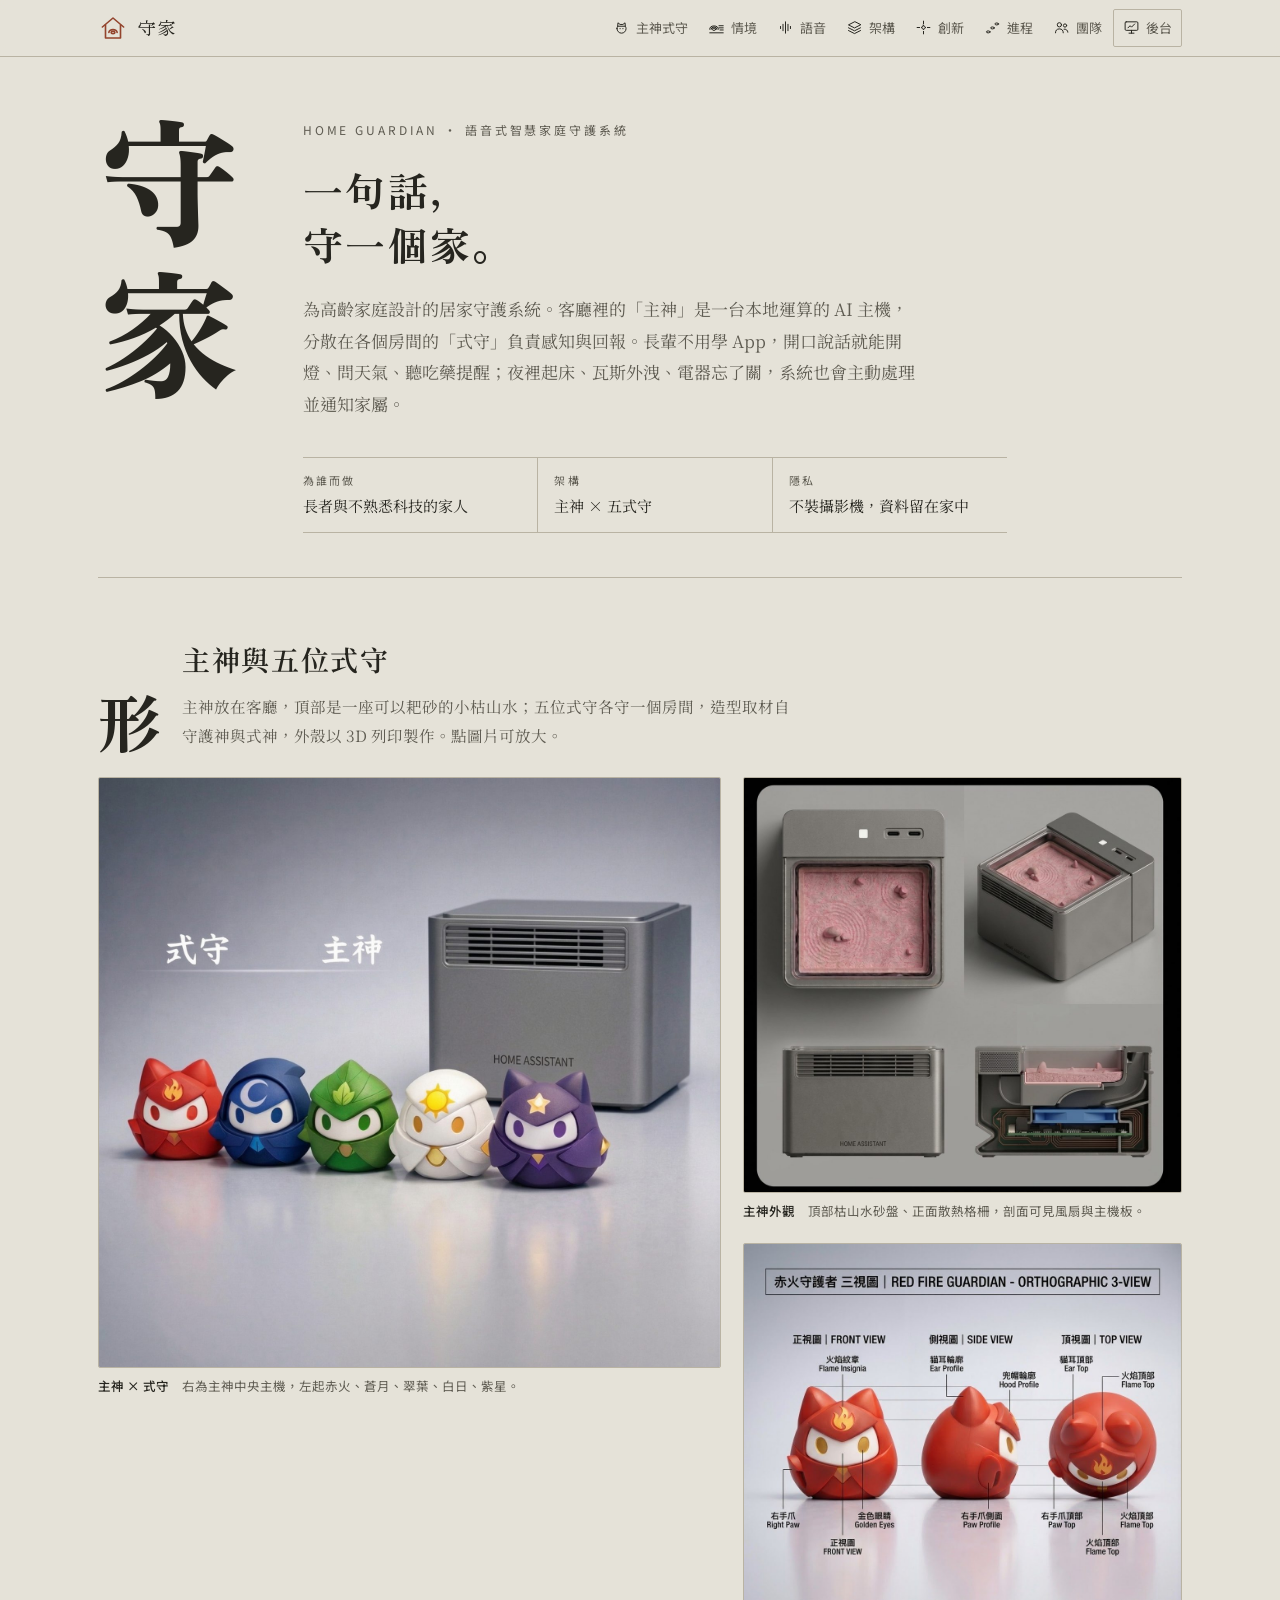
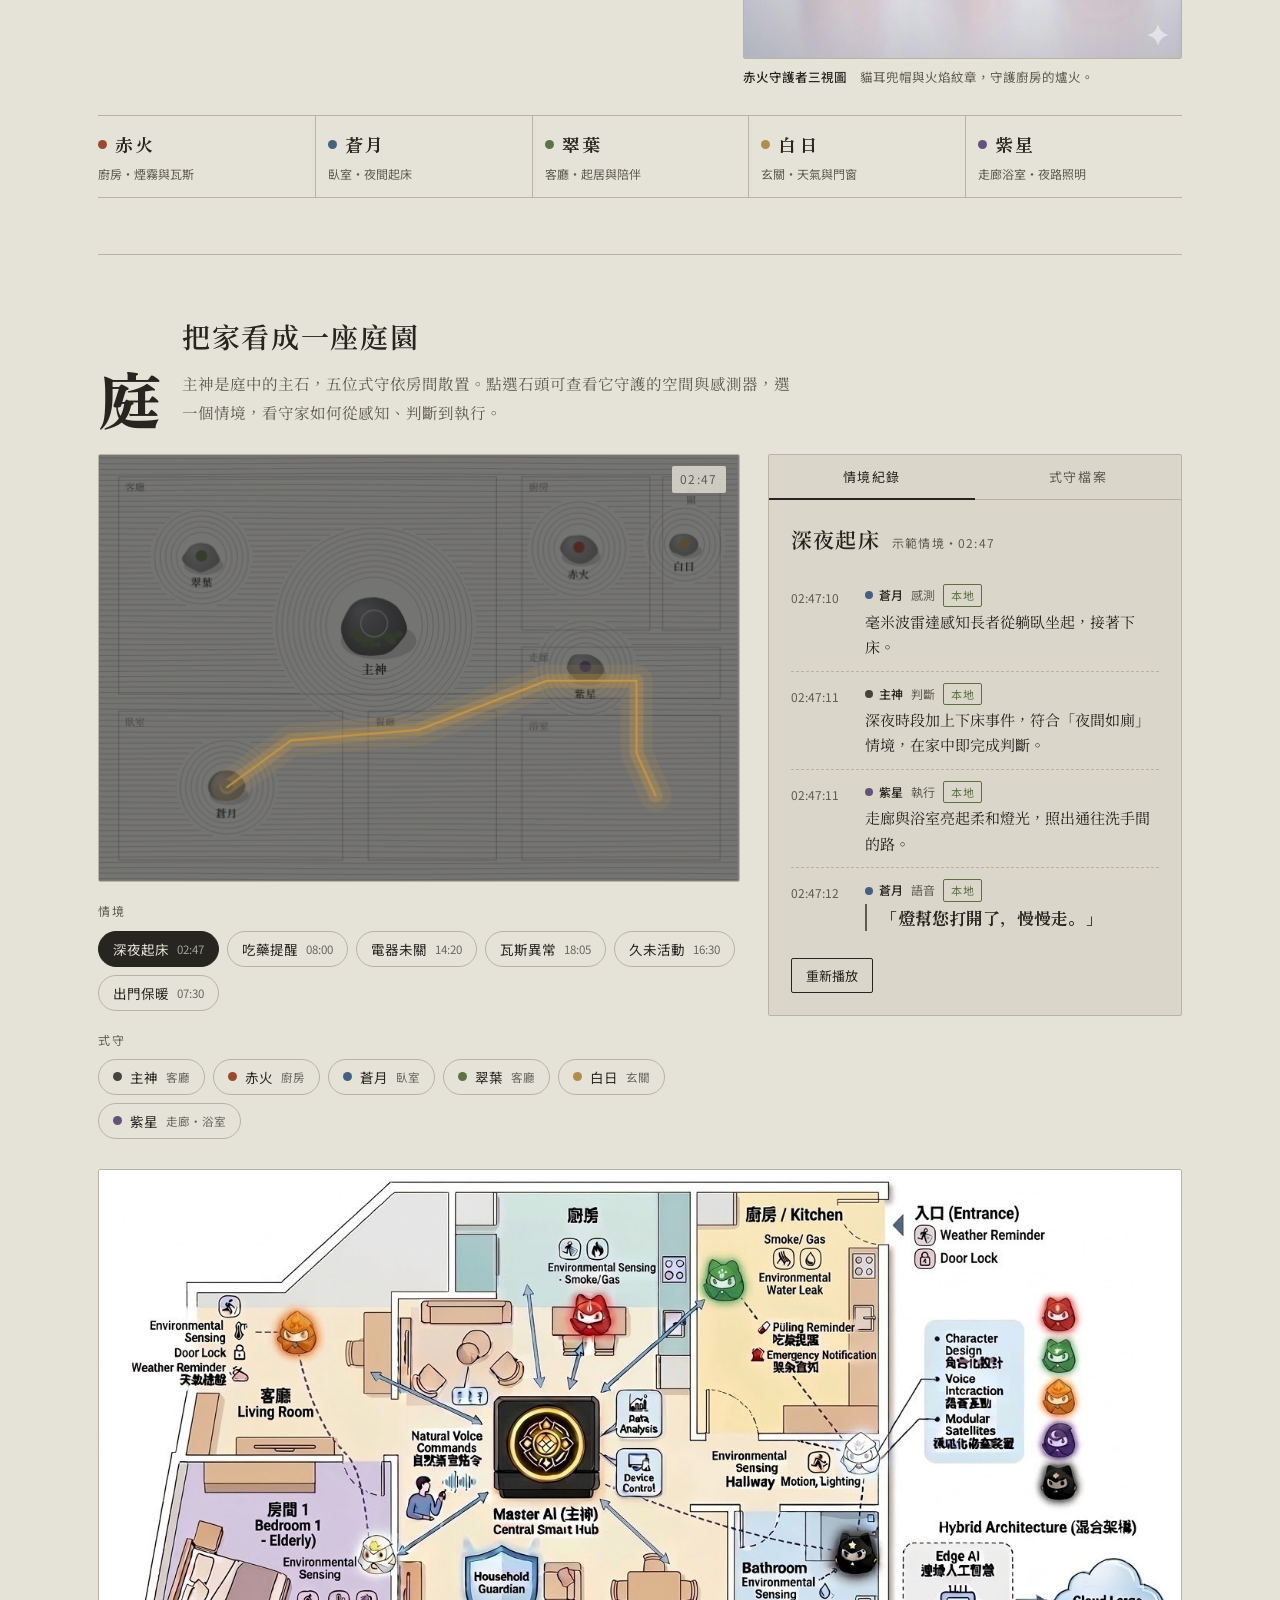
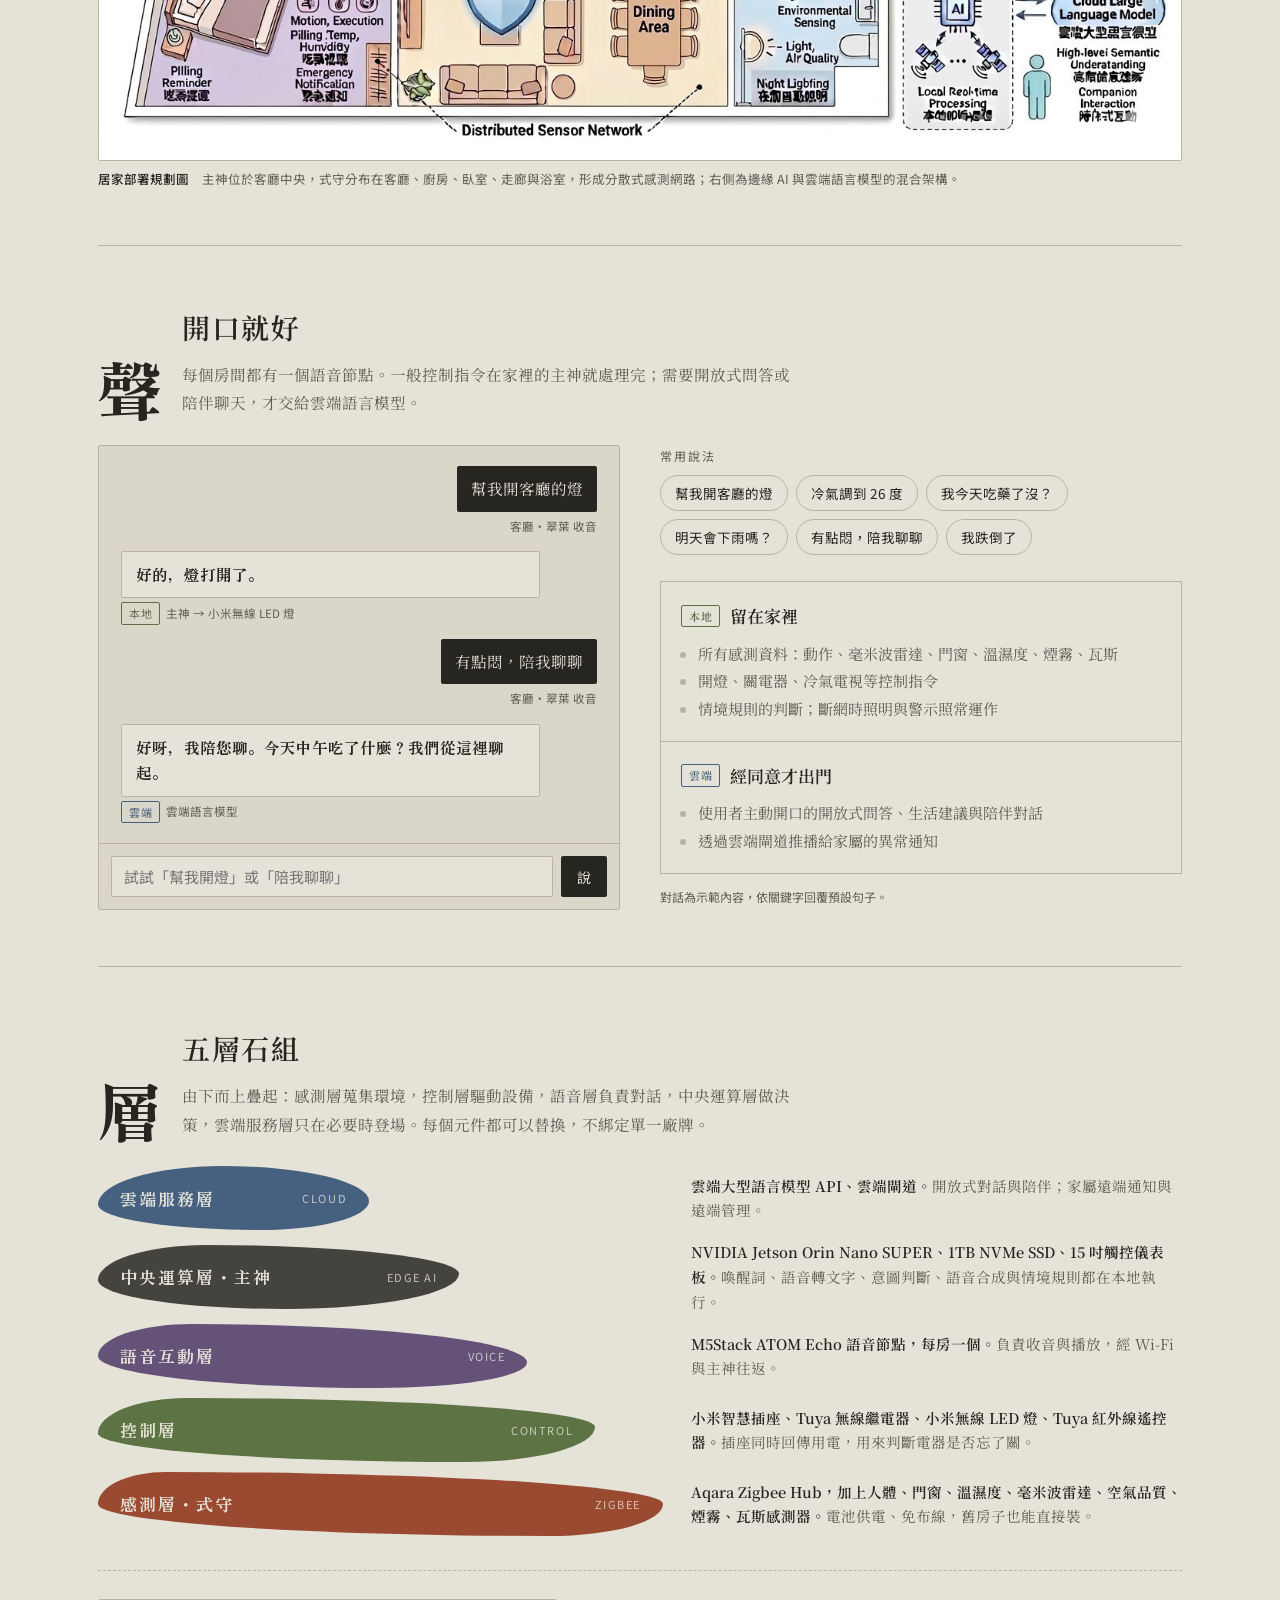
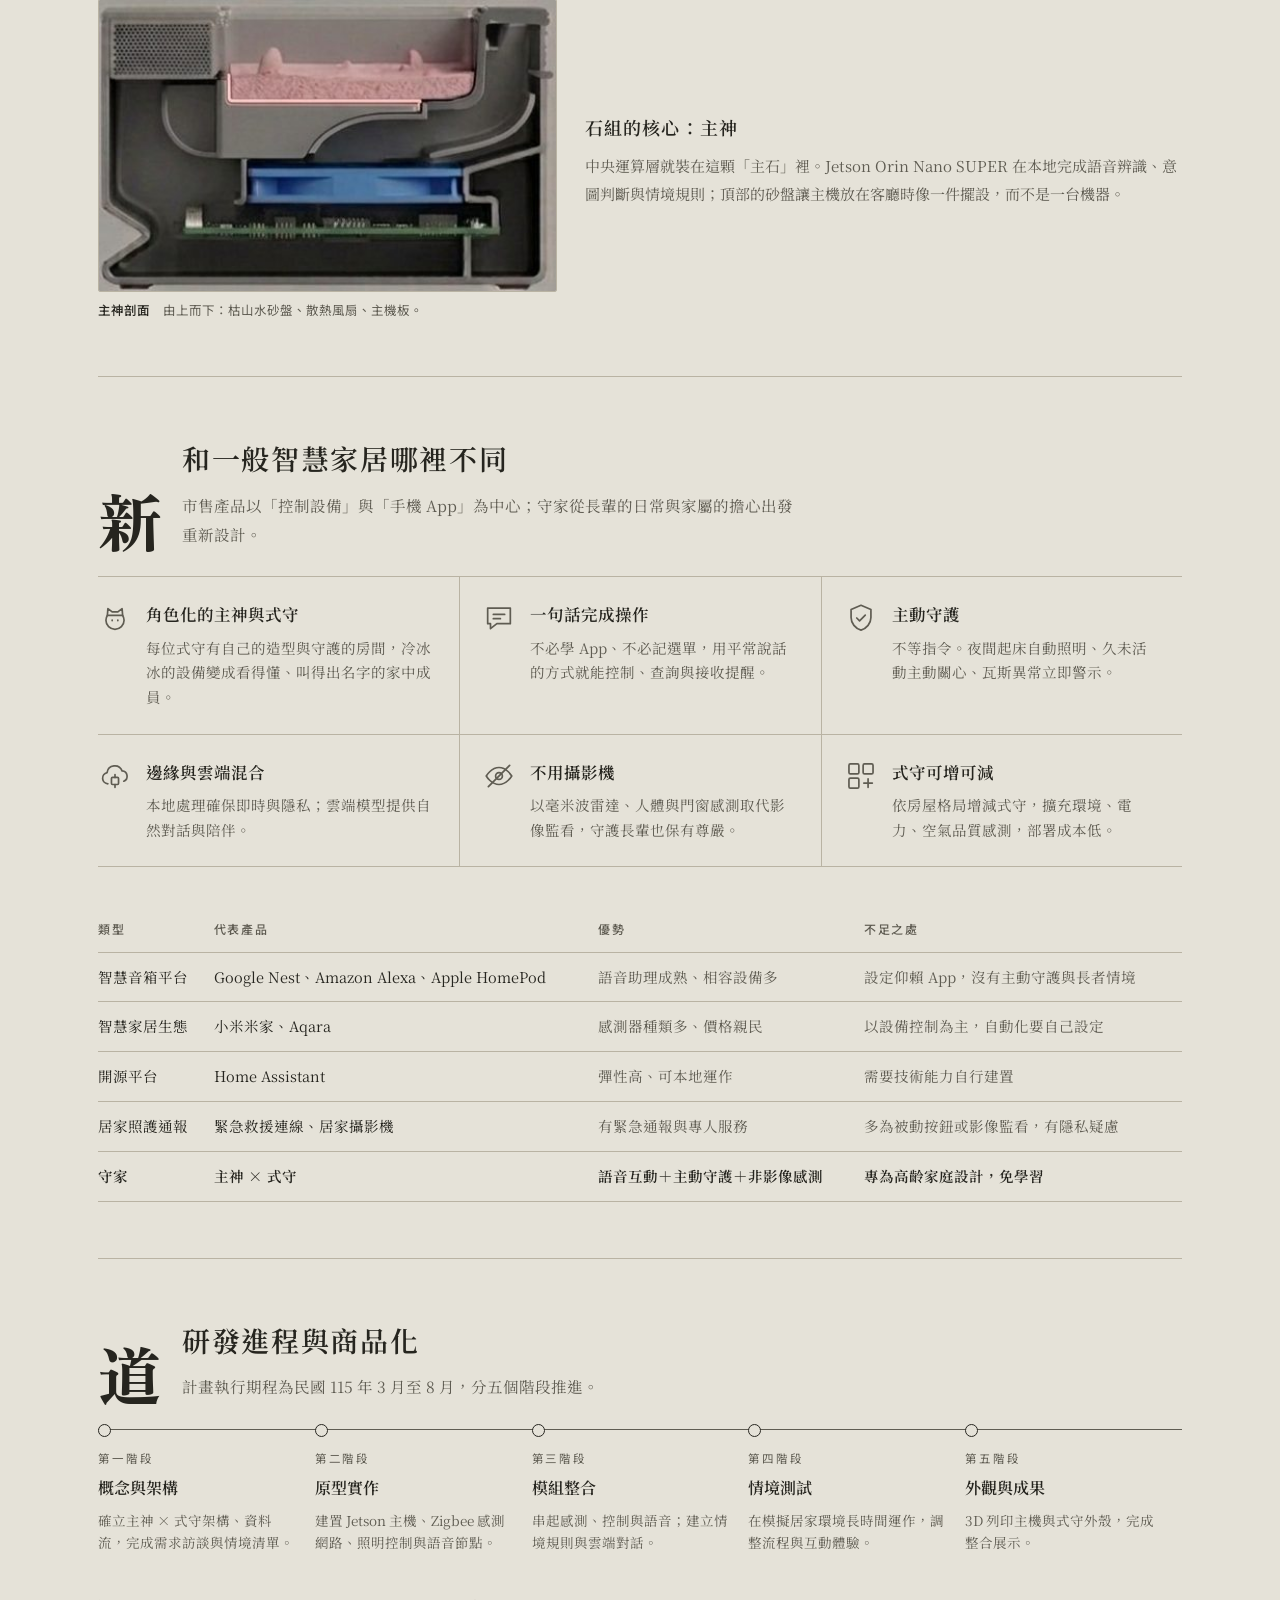
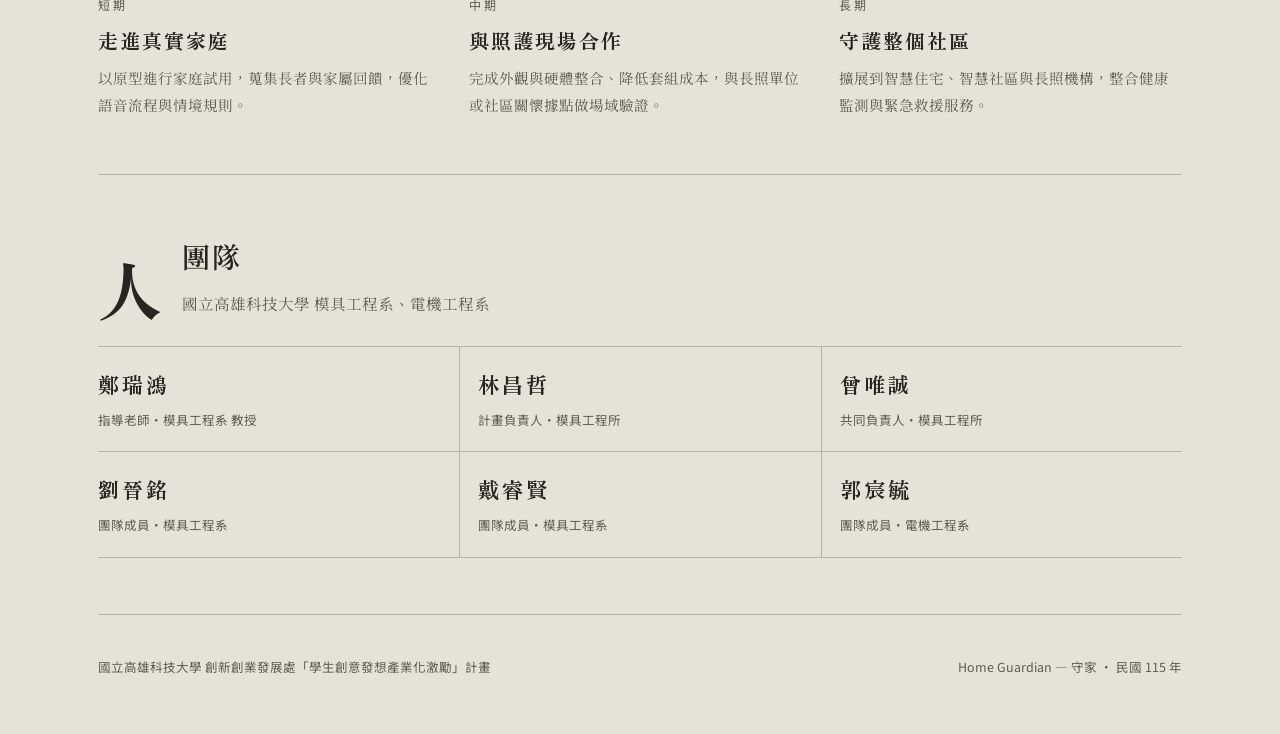
==== commit d52fe090: "守家：產品區置頂大卡、案例圖、線條圖示與跑版修正 - 產品矩陣：守家移到第一張並以整列大卡呈現，附主神與式守圖片 - 實際案例：新增「高齡住宅居家守護部署」並附平面規劃圖 - homeguardian" ====
--- a/homeguardian/index.html
+++ b/homeguardian/index.html
@@ -61,13 +61,14 @@
 header.top{position:sticky;top:env(safe-area-inset-top,0px);z-index:10;background:color-mix(in srgb,var(--sand) 88%,transparent);
   backdrop-filter:blur(6px);border-bottom:1px solid var(--line)}
 header.top .wrap{display:flex;align-items:center;gap:20px;height:56px}
-.seal{width:30px;height:30px;border:1.5px solid var(--bengara);color:var(--bengara);display:grid;place-items:center;
-  font-family:var(--f-display);font-weight:900;font-size:17px;border-radius:3px;transform:rotate(-3deg);flex:none}
+.ico{width:18px;height:18px;flex:none;fill:none;stroke:currentColor;stroke-width:1.4;stroke-linecap:round;stroke-linejoin:round}
+.mark{width:30px;height:30px;color:var(--bengara);stroke-width:1.3}
 .brand{display:flex;align-items:center;gap:10px;text-decoration:none;font-family:var(--f-display);font-size:18px;letter-spacing:.1em}
-nav.sections{margin-left:auto;display:flex;gap:4px;overflow-x:auto;scrollbar-width:none}
-nav.sections a{font-family:var(--f-ui);font-size:13px;text-decoration:none;color:var(--ink-2);padding:6px 10px;border-radius:2px;white-space:nowrap}
+nav.sections{margin-left:auto;display:flex;gap:2px;overflow-x:auto;scrollbar-width:none;min-width:0}
+nav.sections a{font-family:var(--f-ui);font-size:13px;text-decoration:none;color:var(--ink-2);padding:6px 9px;border-radius:2px;white-space:nowrap;display:inline-flex;align-items:center;gap:6px}
+nav.sections a .ico{width:17px;height:17px;color:var(--ink)}
+nav.sections a.cta{border:1px solid var(--line)}
 nav.sections a:hover{color:var(--ink);background:var(--sand-2)}
-nav.sections a b{font-family:var(--f-display);font-weight:700;color:var(--ink);margin-right:4px}
 
 /* 序 */
 .hero{padding-block:56px 28px;display:grid;grid-template-columns:auto 1fr;gap:clamp(24px,5vw,72px);align-items:start}
@@ -167,7 +168,8 @@
 
 /* 層 */
 .stack{display:grid;gap:10px}
-.layer{display:grid;grid-template-columns:minmax(0,var(--w)) 1fr;gap:24px;align-items:center}
+.layer{display:grid;grid-template-columns:minmax(0,1.15fr) minmax(0,1fr);gap:28px;align-items:center}
+.layer .rock{width:var(--w)}
 .rock{background:var(--rc);color:var(--sand);padding:14px 22px;font-family:var(--f-display);font-weight:700;font-size:17px;letter-spacing:.12em;
   border-radius:var(--rr);min-height:64px;display:flex;align-items:center;justify-content:space-between;gap:12px}
 .rock small{font-family:var(--f-ui);font-weight:400;font-size:11px;letter-spacing:.14em;opacity:.8}
@@ -184,7 +186,7 @@
 .innov{display:grid;grid-template-columns:repeat(3,minmax(0,1fr));gap:0;border-top:1px solid var(--line)}
 .innov > div{padding:22px 22px 24px 0;border-bottom:1px solid var(--line);display:grid;grid-template-columns:auto 1fr;gap:14px;align-items:start}
 .innov > div:not(:nth-child(3n+1)){padding-left:22px;border-left:1px solid var(--line)}
-.innov .k{font-family:var(--f-display);font-weight:900;font-size:34px;line-height:1;color:var(--ink-2)}
+.innov .k{width:34px;height:34px;color:var(--ink-2);stroke-width:1.2;margin-top:2px}
 .innov h3{font-size:16.5px;margin-bottom:6px}
 .innov p{font-size:14.5px;color:var(--ink-2);line-height:1.7}
 .compare{margin-top:40px;overflow-x:auto}
@@ -210,6 +212,31 @@
 .team span{font-family:var(--f-ui);font-size:12.5px;color:var(--ink-2)}
 footer{padding-block:40px 56px;border-top:1px solid var(--line);font-family:var(--f-ui);font-size:12.5px;color:var(--ink-2);display:flex;justify-content:space-between;gap:16px;flex-wrap:wrap}
 
+/* 形・圖片 */
+.gallery{display:grid;grid-template-columns:repeat(12,minmax(0,1fr));gap:22px;align-items:start}
+.g-main{grid-column:span 7}.g-side{grid-column:span 5;display:grid;gap:22px}
+figure{margin:0;min-width:0}
+figure button.zoom{display:block;width:100%;padding:0;border:1px solid var(--line);border-radius:2px;background:var(--sand-2);cursor:zoom-in;overflow:hidden}
+figure img{display:block;width:100%;height:auto;transition:transform .6s ease}
+figure button.zoom:hover img{transform:scale(1.02)}
+figcaption{font-family:var(--f-ui);font-size:12.5px;color:var(--ink-2);line-height:1.6;margin-top:8px}
+figcaption b{color:var(--ink);font-weight:500}
+.roster{display:grid;grid-template-columns:repeat(5,minmax(0,1fr));gap:0;border-top:1px solid var(--line);border-bottom:1px solid var(--line)}
+.roster div{padding:12px 12px 12px 0;display:grid;gap:2px}
+.roster div+div{padding-left:12px;border-left:1px solid var(--line)}
+.roster b{font-family:var(--f-display);font-weight:700;font-size:18px;letter-spacing:.12em;display:flex;align-items:center;gap:8px}
+.roster b i{width:9px;height:9px;border-radius:50%;background:var(--dot)}
+.roster span{font-family:var(--f-ui);font-size:12px;color:var(--ink-2)}
+.core{display:grid;grid-template-columns:minmax(0,1fr) minmax(0,1.3fr);gap:28px;align-items:center;margin-top:34px;padding-top:28px;border-top:1px dashed var(--line)}
+.core h3{font-size:18px;letter-spacing:.06em;margin-bottom:8px}
+.core p{font-size:15px;color:var(--ink-2)}
+.plan-fig{margin-top:30px}
+dialog#lb{border:0;padding:0;background:transparent;max-width:min(1200px,94vw);max-height:92vh}
+dialog#lb::backdrop{background:rgba(10,10,8,.82)}
+dialog#lb img{display:block;max-width:100%;max-height:84vh;width:auto;margin:0 auto}
+dialog#lb p{color:#e6e2d6;font-family:var(--f-ui);font-size:13px;text-align:center;margin-top:10px}
+dialog#lb button{position:absolute;top:8px;right:8px;background:rgba(0,0,0,.55);color:#fff;border:0;border-radius:2px;padding:4px 10px;cursor:pointer;font-family:var(--f-ui)}
+@media (max-width:560px){.roster{grid-template-columns:repeat(2,minmax(0,1fr))}.roster div{border-left:0 !important;padding-left:0 !important}}
 @keyframes settle{from{opacity:.25;transform:translateY(4px)}to{opacity:1;transform:none}}
 
 @media (max-width:900px){
@@ -223,7 +250,10 @@
   .path li::before{top:4px;left:-6px}
   .horizon{grid-template-columns:1fr}
   .layer{grid-template-columns:1fr;gap:6px}
-  .rock{max-width:var(--w)}
+  .layer .rock{width:auto;max-width:var(--w)}
+  .gallery{grid-template-columns:1fr}
+  .gallery .g-main,.gallery .g-side{grid-column:auto}
+  .core{grid-template-columns:1fr}
 }
 @media (max-width:560px){
   .hero{grid-template-columns:1fr;padding-block:32px 16px}
@@ -234,7 +264,7 @@
   .facts div+div{padding-left:0;border-left:0}
   .facts div{flex-basis:100%;border-bottom:1px solid var(--line)}
   .facts div:last-child{border-bottom:0}
-  .rock{max-width:100%}
+  .layer .rock{max-width:100%}
   nav.sections a{padding:6px 7px}
   nav.sections a span{display:none}
 }
@@ -242,17 +272,34 @@
 </style>
 </head>
 <body>
+<svg width="0" height="0" style="position:absolute" aria-hidden="true">
+  <symbol id="i-mark" viewBox="0 0 24 24"><path d="M3.5 11.2 12 4l8.5 7.2"/><path d="M6 9.5V20h12V9.5"/><ellipse cx="12" cy="15.6" rx="1.5" ry="1"/><path d="M8.7 15.6a3.3 2.3 0 0 1 6.6 0"/></symbol>
+  <symbol id="i-form" viewBox="0 0 24 24"><path d="M6.6 10.2 7 5.4l3 2.3h4l3-2.3.4 4.8"/><path d="M5.6 13.6a6.4 6.4 0 0 0 12.8 0c0-1.9-1-3.4-1-3.4H6.6s-1 1.5-1 3.4z"/><path d="M10 13.4v.4M14 13.4v.4"/></symbol>
+  <symbol id="i-garden" viewBox="0 0 24 24"><ellipse cx="8.5" cy="14.5" rx="2.4" ry="1.6"/><path d="M4.3 14.5a4.2 3.2 0 0 1 8.4 0M2.4 14.5a6.1 4.7 0 0 1 12.2 0"/><path d="M15.5 9.5h6M15.5 12.5h6M17 15.5h4.5M2.5 19.5h19"/></symbol>
+  <symbol id="i-voice" viewBox="0 0 24 24"><path d="M12 4v16M8.5 7.5v9M15.5 7.5v9M5 10.5v3M19 10.5v3"/></symbol>
+  <symbol id="i-layers" viewBox="0 0 24 24"><path d="M12 4 3.5 8.3 12 12.6l8.5-4.3z"/><path d="m3.5 12.4 8.5 4.3 8.5-4.3"/><path d="m3.5 16.3 8.5 4.3 8.5-4.3"/></symbol>
+  <symbol id="i-new" viewBox="0 0 24 24"><path d="M12 3v3.5M12 17.5V21M3 12h3.5M17.5 12H21"/><path d="m12 8.6 1.2 2.2 2.2 1.2-2.2 1.2-1.2 2.2-1.2-2.2L8.6 12l2.2-1.2z"/></symbol>
+  <symbol id="i-path" viewBox="0 0 24 24"><ellipse cx="6" cy="18.2" rx="2.6" ry="1.4"/><ellipse cx="12" cy="12.6" rx="2.6" ry="1.4"/><ellipse cx="18" cy="7" rx="2.6" ry="1.4"/></symbol>
+  <symbol id="i-people" viewBox="0 0 24 24"><circle cx="9" cy="8.2" r="3"/><path d="M3.5 19.5a5.5 5.5 0 0 1 11 0"/><circle cx="17" cy="9.2" r="2.3"/><path d="M15.6 14.3a4.4 4.4 0 0 1 5.4 4.3"/></symbol>
+  <symbol id="i-console" viewBox="0 0 24 24"><rect x="3" y="4" width="18" height="12" rx="1.5"/><path d="M8.5 20h7M12 16v4"/><path d="m7 12.5 3-3 2 2 4.5-4.5"/></symbol>
+  <symbol id="i-speech" viewBox="0 0 24 24"><path d="M4 5h16v11h-9.5L6 19.5V16H4z"/><path d="M8 9.5h8M8 12.5h5"/></symbol>
+  <symbol id="i-shield" viewBox="0 0 24 24"><path d="M12 3 19 6v5.6c0 4.2-3 7.7-7 9-4-1.3-7-4.8-7-9V6z"/><path d="m9 12 2 2 4-4"/></symbol>
+  <symbol id="i-hybrid" viewBox="0 0 24 24"><path d="M7 17.5a4 4 0 0 1-.6-7.9A5.5 5.5 0 0 1 17 8.4a3.8 3.8 0 0 1 1.2 7.3"/><rect x="9.5" y="13" width="5" height="5" rx=".8"/><path d="M12 11v2M12 18v2"/></symbol>
+  <symbol id="i-eyeoff" viewBox="0 0 24 24"><path d="M3 12s3.5-6 9-6 9 6 9 6-3.5 6-9 6-9-6-9-6z"/><circle cx="12" cy="12" r="2.4"/><path d="M4.5 19.5 19.5 4.5"/></symbol>
+  <symbol id="i-modules" viewBox="0 0 24 24"><rect x="3.5" y="3.5" width="7" height="7" rx="1"/><rect x="13.5" y="3.5" width="7" height="7" rx="1"/><rect x="3.5" y="13.5" width="7" height="7" rx="1"/><path d="M17 14v6M14 17h6"/></symbol>
+</svg>
 <header class="top">
   <div class="wrap">
-    <a class="brand" href="#top"><span class="seal" aria-hidden="true">守</span>守家</a>
+    <a class="brand" href="#top"><svg class="ico mark" aria-hidden="true"><use href="#i-mark"/></svg>守家</a>
     <nav class="sections" aria-label="章節">
-      <a href="#garden-sec"><b>庭</b><span>情境</span></a>
-      <a href="#voice-sec"><b>聲</b><span>語音</span></a>
-      <a href="#layer-sec"><b>層</b><span>架構</span></a>
-      <a href="#new-sec"><b>新</b><span>創新</span></a>
-      <a href="#path-sec"><b>道</b><span>進程</span></a>
-      <a href="#team-sec"><b>人</b><span>團隊</span></a>
-      <a href="console.html" style="border:1px solid var(--line)"><b>台</b><span>後台 ↗</span></a>
+      <a href="#form-sec"><svg class="ico" aria-hidden="true"><use href="#i-form"/></svg><span>主神式守</span></a>
+      <a href="#garden-sec"><svg class="ico" aria-hidden="true"><use href="#i-garden"/></svg><span>情境</span></a>
+      <a href="#voice-sec"><svg class="ico" aria-hidden="true"><use href="#i-voice"/></svg><span>語音</span></a>
+      <a href="#layer-sec"><svg class="ico" aria-hidden="true"><use href="#i-layers"/></svg><span>架構</span></a>
+      <a href="#new-sec"><svg class="ico" aria-hidden="true"><use href="#i-new"/></svg><span>創新</span></a>
+      <a href="#path-sec"><svg class="ico" aria-hidden="true"><use href="#i-path"/></svg><span>進程</span></a>
+      <a href="#team-sec"><svg class="ico" aria-hidden="true"><use href="#i-people"/></svg><span>團隊</span></a>
+      <a class="cta" href="console.html" target="_blank" rel="noopener"><svg class="ico" aria-hidden="true"><use href="#i-console"/></svg><span>後台</span></a>
     </nav>
   </div>
 </header>
@@ -272,6 +319,31 @@
     </div>
   </section>
 
+  <!-- 形 -->
+  <section class="block" id="form-sec">
+    <div class="shead">
+      <div class="glyph" aria-hidden="true">形</div>
+      <div>
+        <h2>主神與五位式守</h2>
+        <p>主神放在客廳，頂部是一座可以耙砂的小枯山水；五位式守各守一個房間，造型取材自守護神與式神，外殼以 3D 列印製作。點圖片可放大。</p>
+      </div>
+    </div>
+    <div class="gallery">
+      <div class="g-main"><figure><button class="zoom" type="button" data-cap="<b>主神 × 式守</b>　右為主神中央主機，左起赤火、蒼月、翠葉、白日、紫星。"><img src="homeguardian-img/shushin-shikimori.jpg" width="1600" height="1516" alt="主神中央主機與赤火、蒼月、翠葉、白日、紫星五位式守" loading="lazy"></button><figcaption><b>主神 × 式守</b>　右為主神中央主機，左起赤火、蒼月、翠葉、白日、紫星。</figcaption></figure></div>
+      <div class="g-side">
+        <figure><button class="zoom" type="button" data-cap="<b>主神外觀</b>　頂部枯山水砂盤、正面散熱格柵，剖面可見風扇與主機板。"><img src="homeguardian-img/host-views.jpg" width="1064" height="1008" alt="主神外觀俯視、立體、正面與剖面" loading="lazy"></button><figcaption><b>主神外觀</b>　頂部枯山水砂盤、正面散熱格柵，剖面可見風扇與主機板。</figcaption></figure>
+        <figure><button class="zoom" type="button" data-cap="<b>赤火守護者三視圖</b>　貓耳兜帽與火焰紋章，守護廚房的爐火。"><img src="homeguardian-img/sekka-3view.jpg" width="1064" height="1008" alt="赤火守護者正視、側視、頂視三視圖" loading="lazy"></button><figcaption><b>赤火守護者三視圖</b>　貓耳兜帽與火焰紋章，守護廚房的爐火。</figcaption></figure>
+      </div>
+    </div>
+    <div class="roster" style="margin-top:28px">
+      <div style="--dot:var(--c-fire)"><b><i></i>赤火</b><span>廚房・煙霧與瓦斯</span></div>
+      <div style="--dot:var(--c-moon)"><b><i></i>蒼月</b><span>臥室・夜間起床</span></div>
+      <div style="--dot:var(--c-leaf)"><b><i></i>翠葉</b><span>客廳・起居與陪伴</span></div>
+      <div style="--dot:var(--c-sun)"><b><i></i>白日</b><span>玄關・天氣與門窗</span></div>
+      <div style="--dot:var(--c-star)"><b><i></i>紫星</b><span>走廊浴室・夜路照明</span></div>
+    </div>
+  </section>
+
   <!-- 庭 -->
   <section class="block" id="garden-sec">
     <div class="shead">
@@ -298,6 +370,7 @@
         <div class="pbody" id="pbody" role="tabpanel"></div>
       </div>
     </div>
+    <div class="plan-fig"><figure><button class="zoom" type="button" data-cap="<b>居家部署規劃圖</b>　主神位於客廳中央，式守分布在客廳、廚房、臥室、走廊與浴室，形成分散式感測網路；右側為邊緣 AI 與雲端語言模型的混合架構。"><img src="homeguardian-img/floorplan.jpg" width="1408" height="768" alt="守家居家部署規劃圖" loading="lazy"></button><figcaption><b>居家部署規劃圖</b>　主神位於客廳中央，式守分布在客廳、廚房、臥室、走廊與浴室，形成分散式感測網路；右側為邊緣 AI 與雲端語言模型的混合架構。</figcaption></figure></div>
   </section>
 
   <!-- 聲 -->
@@ -364,6 +437,10 @@
       <div class="layer" style="--w:100%"><div class="rock" style="--rc:var(--c-fire);--rr:12% 88% 20% 80% / 50% 50% 50% 50%">感測層・式守<small>ZIGBEE</small></div>
         <p><b>Aqara Zigbee Hub，加上人體、門窗、溫濕度、毫米波雷達、空氣品質、煙霧、瓦斯感測器。</b>電池供電、免布線，舊房子也能直接裝。</p></div>
     </div>
+    <div class="core">
+      <figure><button class="zoom" type="button" data-cap="<b>主神剖面</b>　由上而下：枯山水砂盤、散熱風扇、主機板。"><img src="homeguardian-img/host-cutaway.jpg" width="440" height="280" alt="主神剖面示意" loading="lazy"></button><figcaption><b>主神剖面</b>　由上而下：枯山水砂盤、散熱風扇、主機板。</figcaption></figure>
+      <div><h3>石組的核心：主神</h3><p>中央運算層就裝在這顆「主石」裡。Jetson Orin Nano SUPER 在本地完成語音辨識、意圖判斷與情境規則；頂部的砂盤讓主機放在客廳時像一件擺設，而不是一台機器。</p></div>
+    </div>
   </section>
 
   <!-- 新 -->
@@ -376,12 +453,12 @@
       </div>
     </div>
     <div class="innov">
-      <div><span class="k">形</span><div><h3>角色化的主神與式守</h3><p>每位式守有自己的造型與守護的房間，冷冰冰的設備變成看得懂、叫得出名字的家中成員。</p></div></div>
-      <div><span class="k">言</span><div><h3>一句話完成操作</h3><p>不必學 App、不必記選單，用平常說話的方式就能控制、查詢與接收提醒。</p></div></div>
-      <div><span class="k">先</span><div><h3>主動守護</h3><p>不等指令。夜間起床自動照明、久未活動主動關心、瓦斯異常立即警示。</p></div></div>
-      <div><span class="k">混</span><div><h3>邊緣與雲端混合</h3><p>本地處理確保即時與隱私；雲端模型提供自然對話與陪伴。</p></div></div>
-      <div><span class="k">隱</span><div><h3>不用攝影機</h3><p>以毫米波雷達、人體與門窗感測取代影像監看，守護長輩也保有尊嚴。</p></div></div>
-      <div><span class="k">增</span><div><h3>式守可增可減</h3><p>依房屋格局增減式守，擴充環境、電力、空氣品質感測，部署成本低。</p></div></div>
+      <div><svg class="ico k" aria-hidden="true"><use href="#i-form"/></svg><div><h3>角色化的主神與式守</h3><p>每位式守有自己的造型與守護的房間，冷冰冰的設備變成看得懂、叫得出名字的家中成員。</p></div></div>
+      <div><svg class="ico k" aria-hidden="true"><use href="#i-speech"/></svg><div><h3>一句話完成操作</h3><p>不必學 App、不必記選單，用平常說話的方式就能控制、查詢與接收提醒。</p></div></div>
+      <div><svg class="ico k" aria-hidden="true"><use href="#i-shield"/></svg><div><h3>主動守護</h3><p>不等指令。夜間起床自動照明、久未活動主動關心、瓦斯異常立即警示。</p></div></div>
+      <div><svg class="ico k" aria-hidden="true"><use href="#i-hybrid"/></svg><div><h3>邊緣與雲端混合</h3><p>本地處理確保即時與隱私；雲端模型提供自然對話與陪伴。</p></div></div>
+      <div><svg class="ico k" aria-hidden="true"><use href="#i-eyeoff"/></svg><div><h3>不用攝影機</h3><p>以毫米波雷達、人體與門窗感測取代影像監看，守護長輩也保有尊嚴。</p></div></div>
+      <div><svg class="ico k" aria-hidden="true"><use href="#i-modules"/></svg><div><h3>式守可增可減</h3><p>依房屋格局增減式守，擴充環境、電力、空氣品質感測，部署成本低。</p></div></div>
     </div>
     <div class="compare">
       <table>
@@ -446,6 +523,7 @@
   </footer>
 </div>
 
+<dialog id="lb" aria-label="圖片放大"><button type="button" id="lb-close">關閉</button><img id="lb-img" alt=""><p id="lb-cap"></p></dialog>
 <script>
 (() => {
 const reduce = matchMedia('(prefers-reduced-motion: reduce)').matches;
@@ -767,6 +845,11 @@
 document.querySelectorAll('#phrase-chips .chip').forEach(b=>b.onclick=()=>say(b.textContent));
 say('幫我開客廳的燈',true); say('有點悶，陪我聊聊',true);
 
+/* ---------- 圖片放大 ---------- */
+const lb=$('#lb');
+document.querySelectorAll('button.zoom').forEach(b=>b.addEventListener('click',()=>{const im=b.querySelector('img');$('#lb-img').src=im.src;$('#lb-img').alt=im.alt;$('#lb-cap').innerHTML=b.dataset.cap;try{lb.showModal()}catch(e){lb.setAttribute('open','')}}));
+$('#lb-close').onclick=()=>lb.close(); lb.addEventListener('click',e=>{if(e.target===lb)lb.close()});
+
 /* ---------- 啟動 ---------- */
 function boot(){ resize(); runScen('night', true); if(!reduce) requestAnimationFrame(frame); }
 new ResizeObserver(()=>resize()).observe(cv);
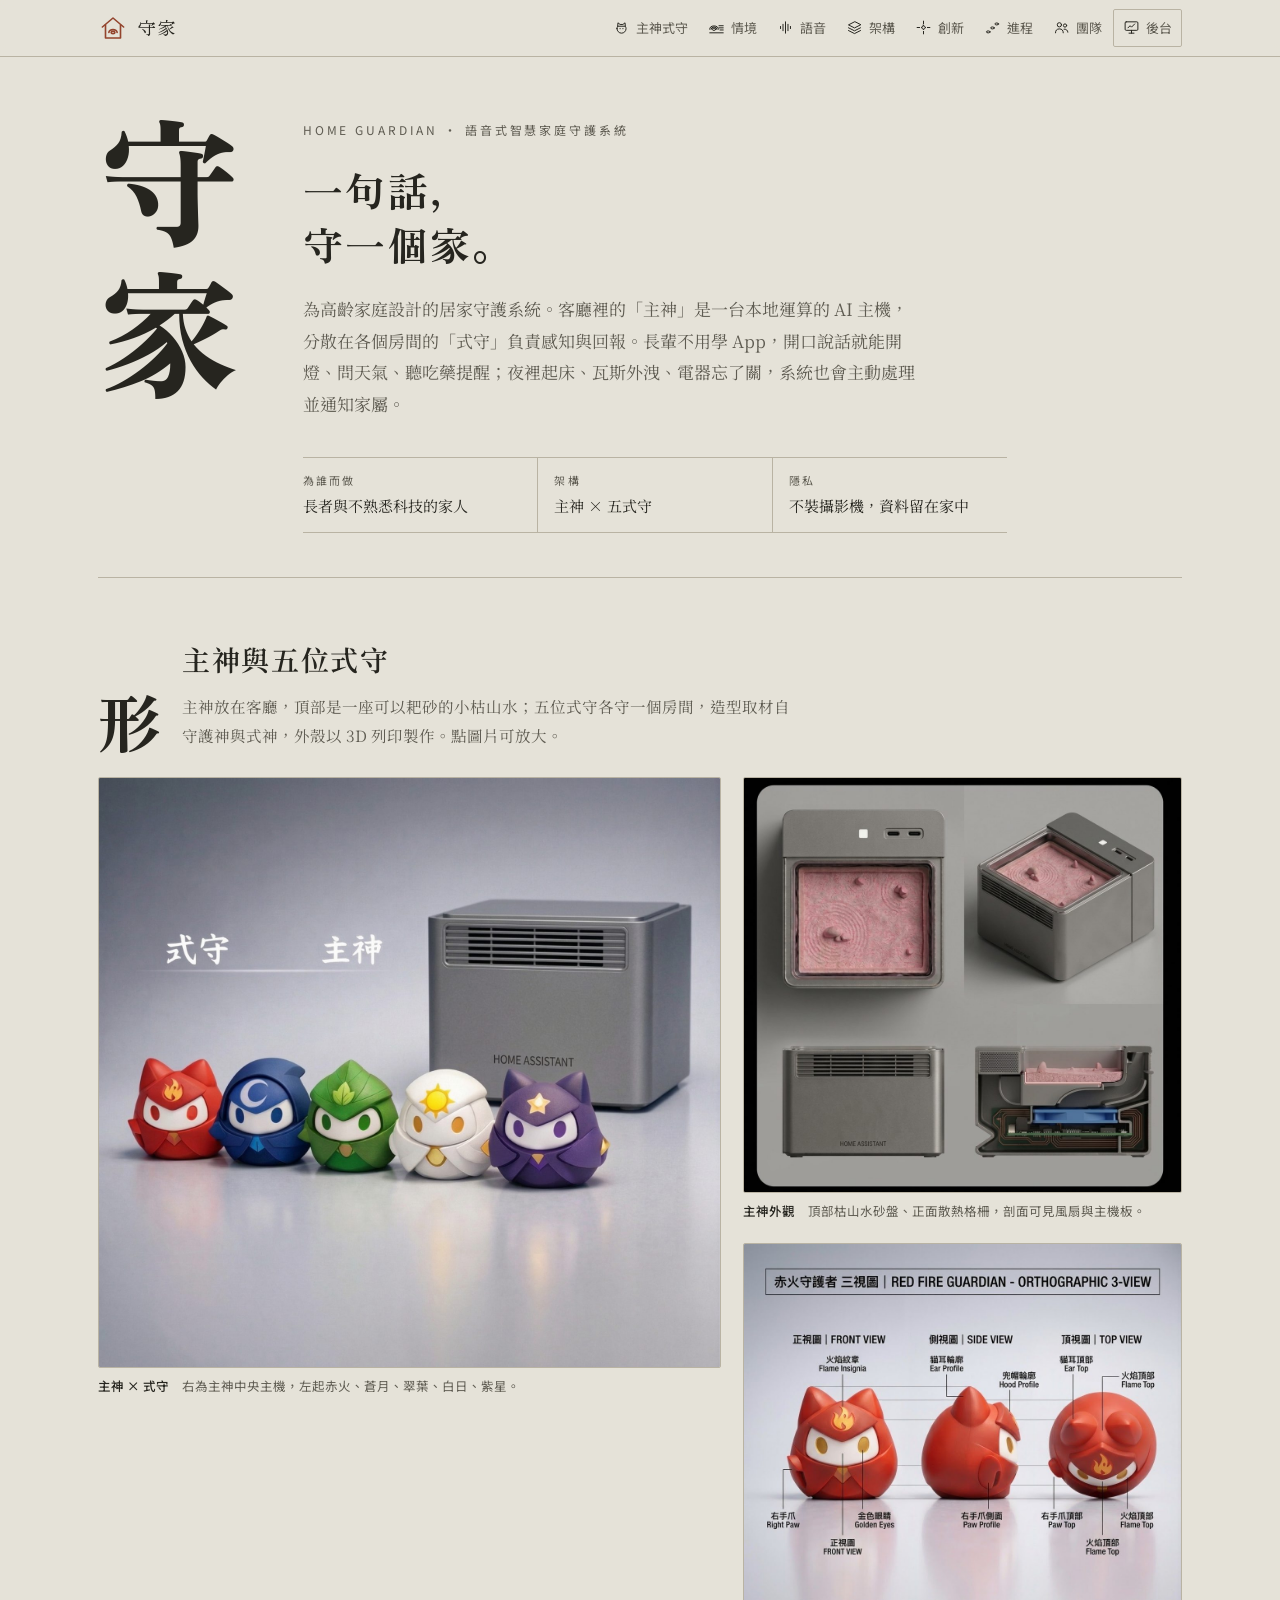
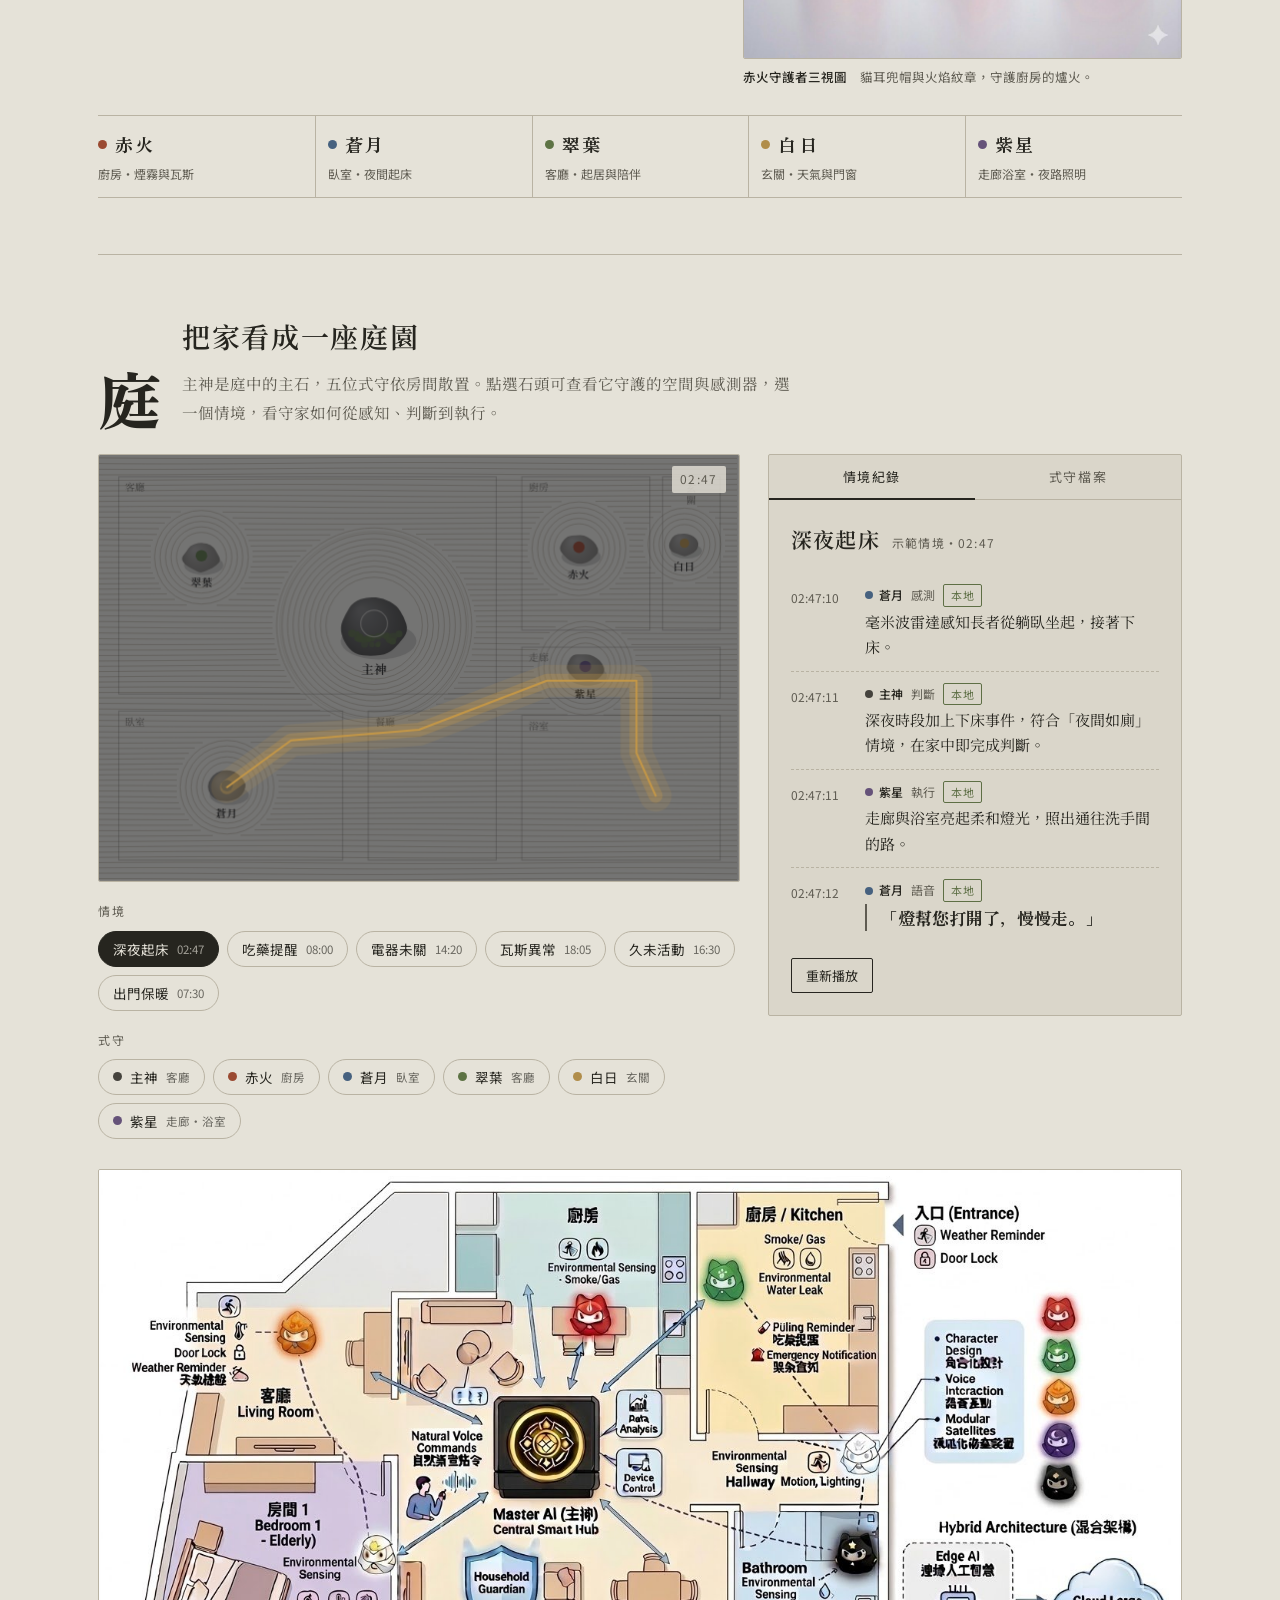
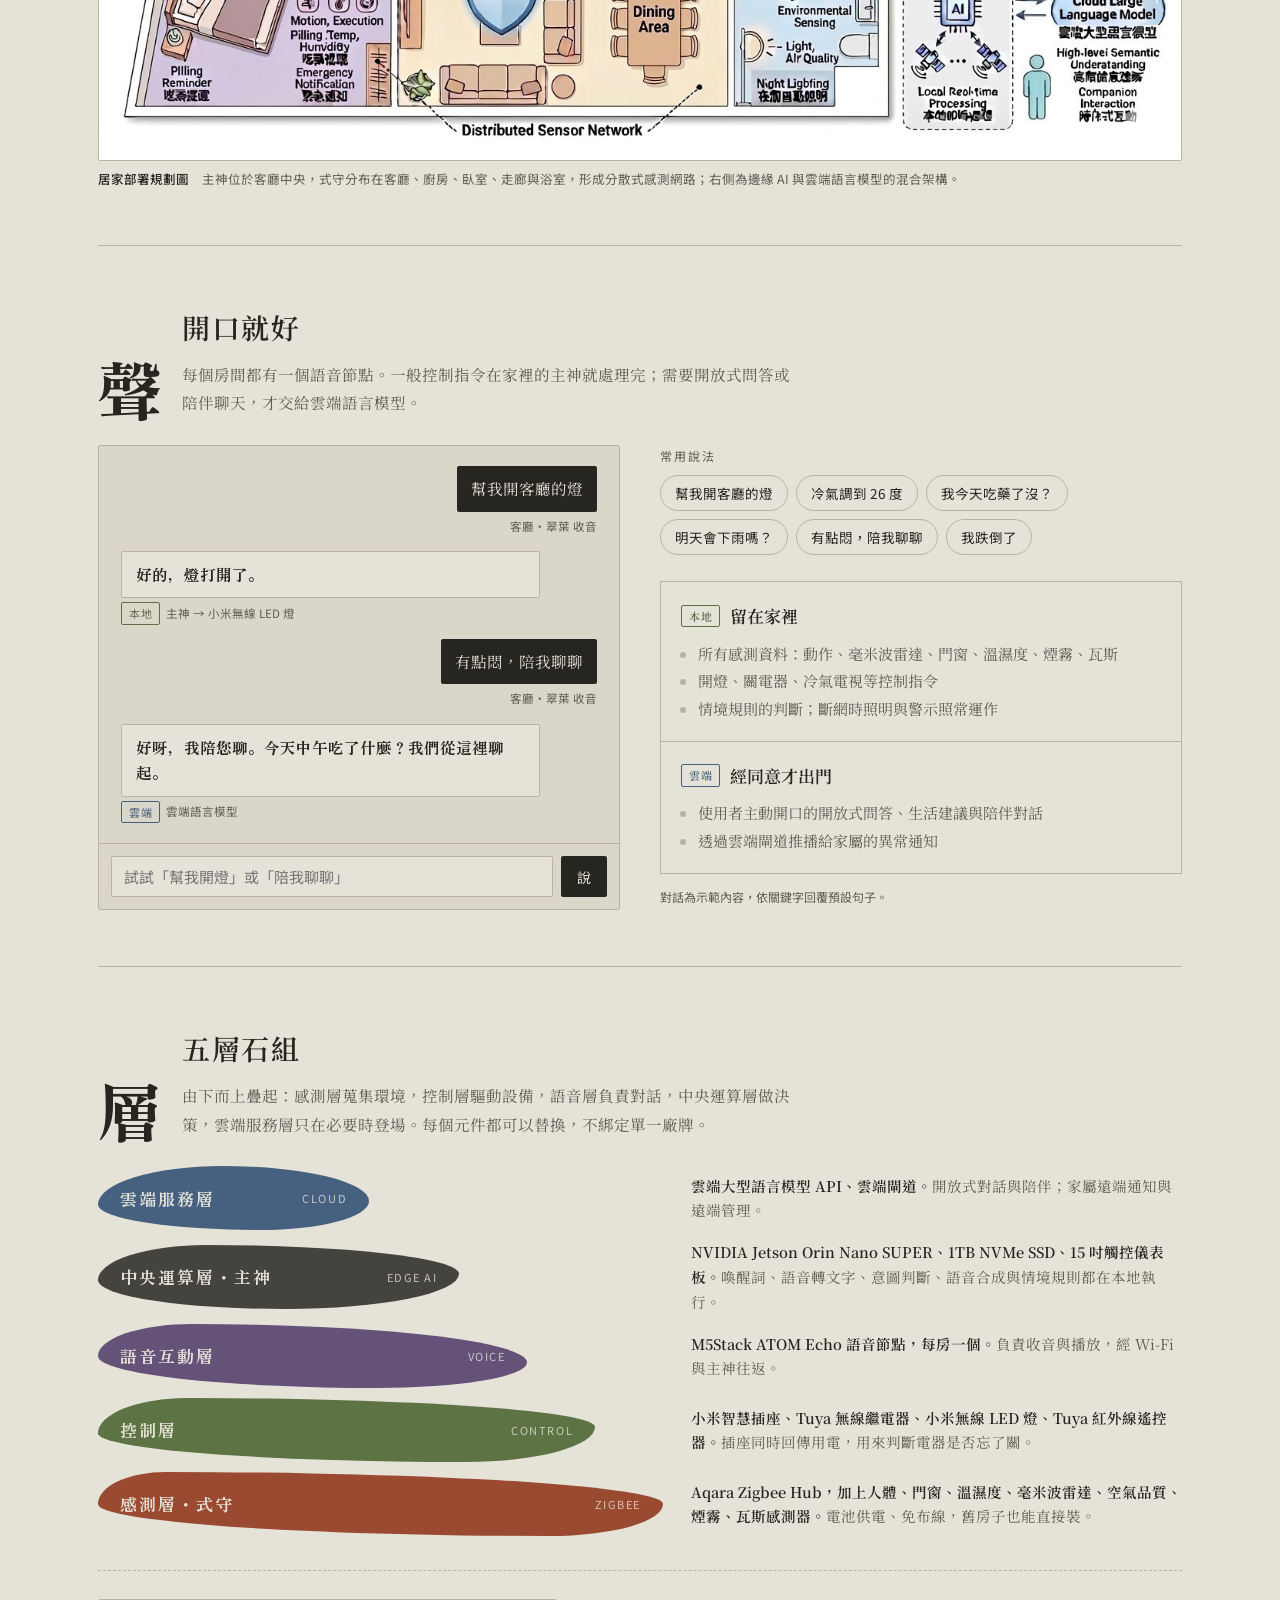
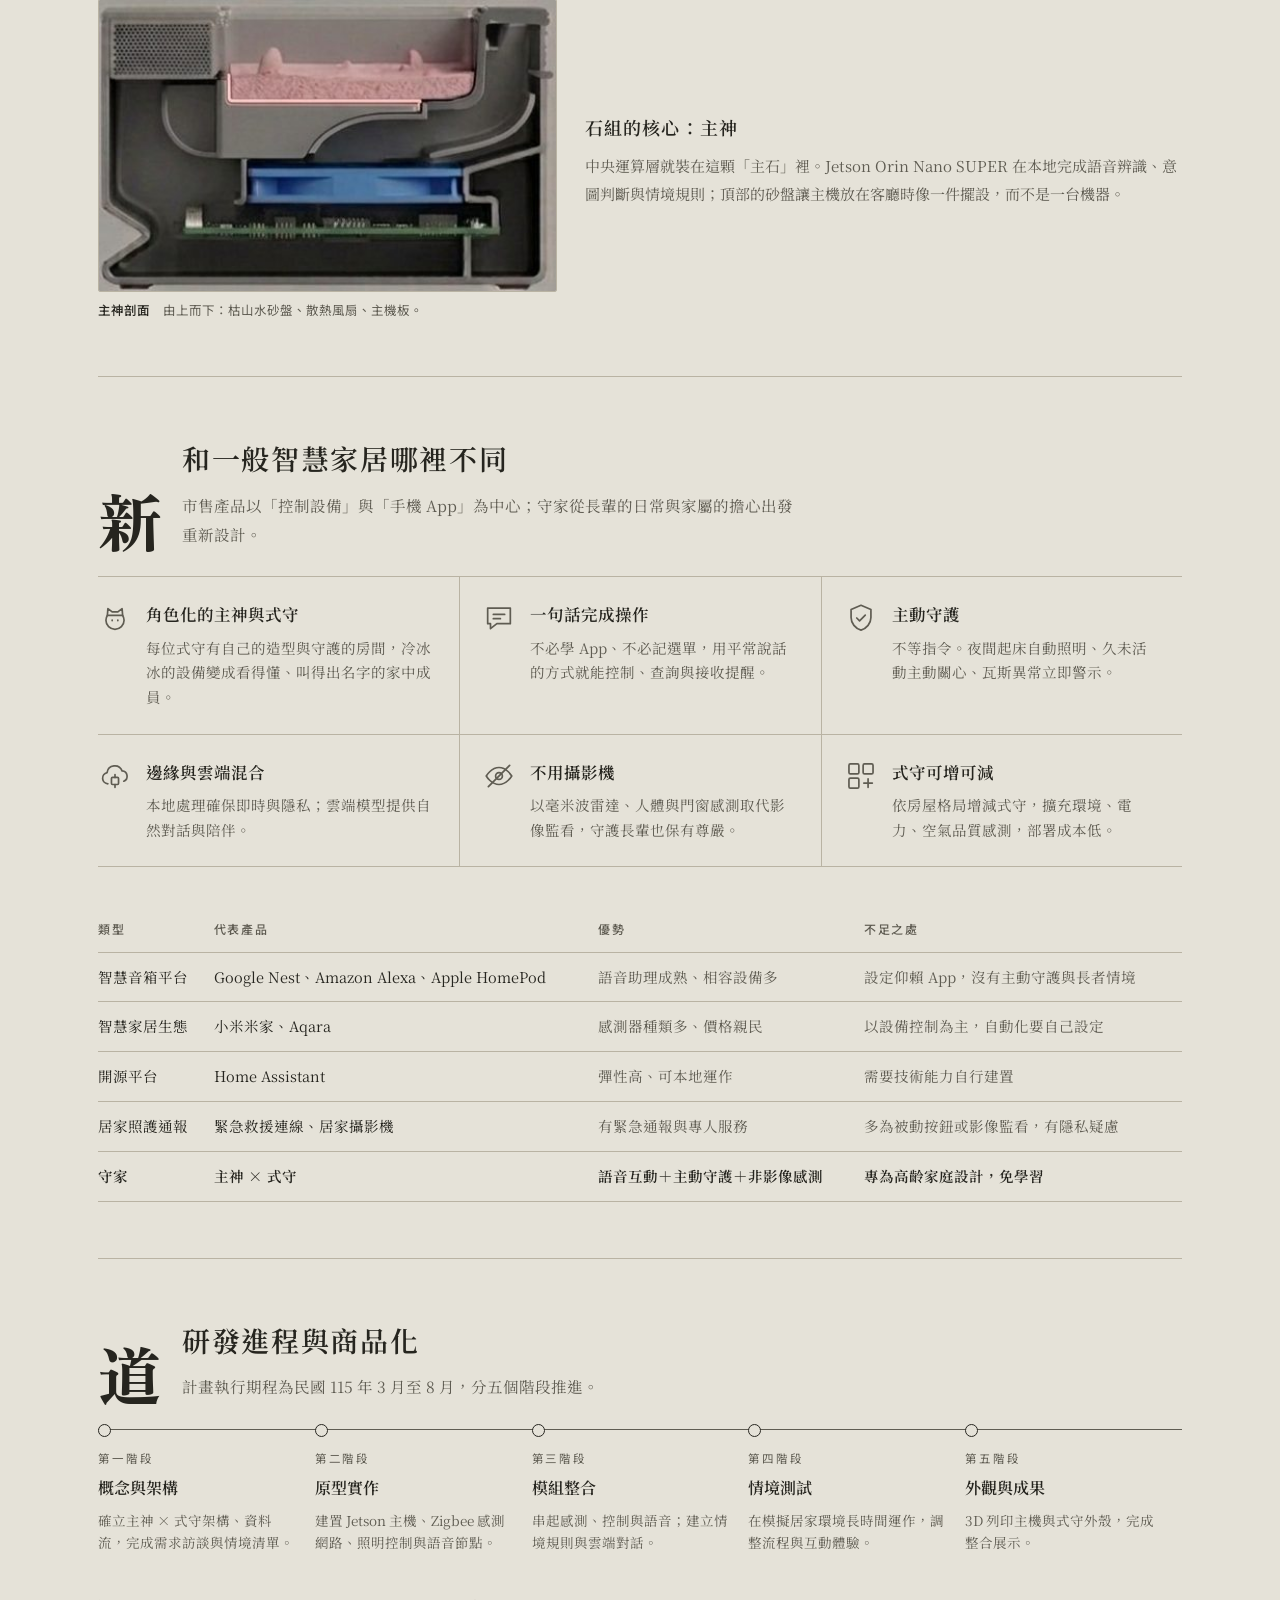
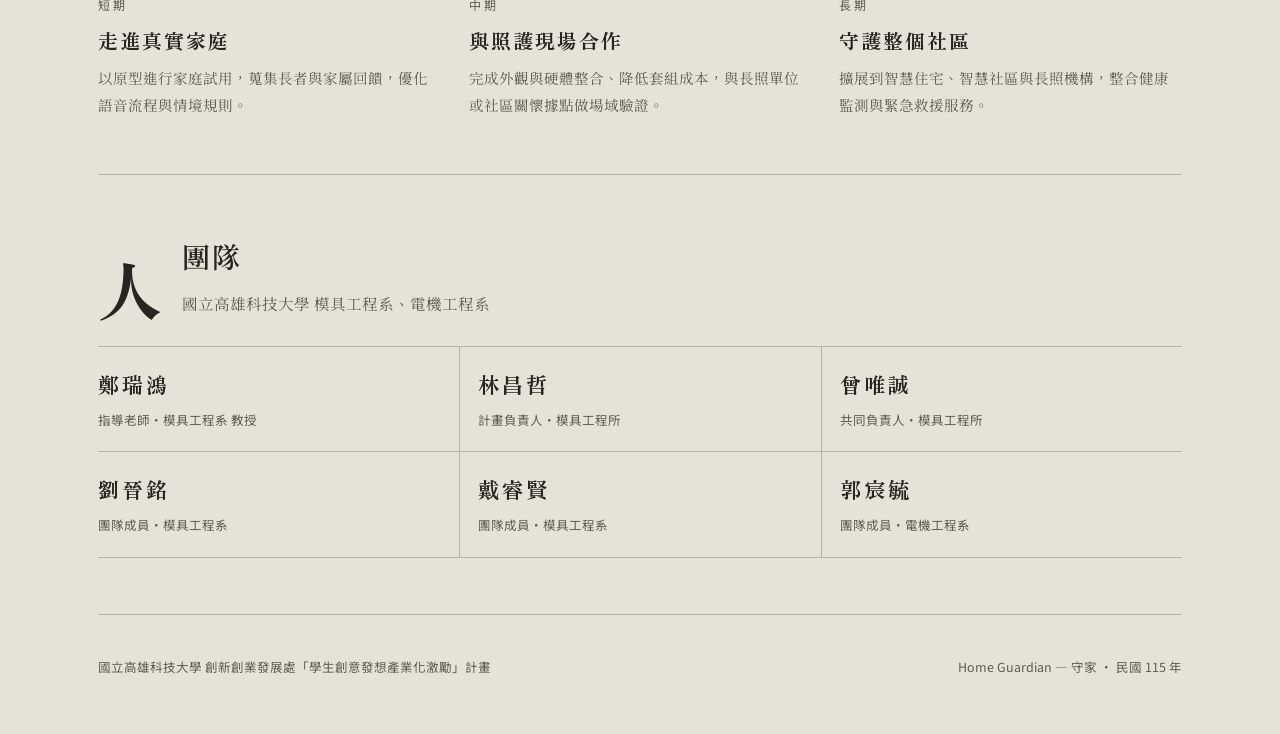
==== commit abcee381: "守家展示頁：修正手機版標誌換行、圖片直接載入 Co-Authored-By: Claude Opus 5.5 <noreply@anthropic.com>" ====
--- a/homeguardian/index.html
+++ b/homeguardian/index.html
@@ -63,7 +63,7 @@
 header.top .wrap{display:flex;align-items:center;gap:20px;height:56px}
 .ico{width:18px;height:18px;flex:none;fill:none;stroke:currentColor;stroke-width:1.4;stroke-linecap:round;stroke-linejoin:round}
 .mark{width:30px;height:30px;color:var(--bengara);stroke-width:1.3}
-.brand{display:flex;align-items:center;gap:10px;text-decoration:none;font-family:var(--f-display);font-size:18px;letter-spacing:.1em}
+.brand{display:flex;align-items:center;gap:10px;text-decoration:none;font-family:var(--f-display);font-size:18px;letter-spacing:.1em;white-space:nowrap;flex:none}
 nav.sections{margin-left:auto;display:flex;gap:2px;overflow-x:auto;scrollbar-width:none;min-width:0}
 nav.sections a{font-family:var(--f-ui);font-size:13px;text-decoration:none;color:var(--ink-2);padding:6px 9px;border-radius:2px;white-space:nowrap;display:inline-flex;align-items:center;gap:6px}
 nav.sections a .ico{width:17px;height:17px;color:var(--ink)}
@@ -329,10 +329,10 @@
       </div>
     </div>
     <div class="gallery">
-      <div class="g-main"><figure><button class="zoom" type="button" data-cap="<b>主神 × 式守</b>　右為主神中央主機，左起赤火、蒼月、翠葉、白日、紫星。"><img src="homeguardian-img/shushin-shikimori.jpg" width="1600" height="1516" alt="主神中央主機與赤火、蒼月、翠葉、白日、紫星五位式守" loading="lazy"></button><figcaption><b>主神 × 式守</b>　右為主神中央主機，左起赤火、蒼月、翠葉、白日、紫星。</figcaption></figure></div>
+      <div class="g-main"><figure><button class="zoom" type="button" data-cap="<b>主神 × 式守</b>　右為主神中央主機，左起赤火、蒼月、翠葉、白日、紫星。"><img src="homeguardian-img/shushin-shikimori.jpg" width="1600" height="1516" alt="主神中央主機與赤火、蒼月、翠葉、白日、紫星五位式守"></button><figcaption><b>主神 × 式守</b>　右為主神中央主機，左起赤火、蒼月、翠葉、白日、紫星。</figcaption></figure></div>
       <div class="g-side">
-        <figure><button class="zoom" type="button" data-cap="<b>主神外觀</b>　頂部枯山水砂盤、正面散熱格柵，剖面可見風扇與主機板。"><img src="homeguardian-img/host-views.jpg" width="1064" height="1008" alt="主神外觀俯視、立體、正面與剖面" loading="lazy"></button><figcaption><b>主神外觀</b>　頂部枯山水砂盤、正面散熱格柵，剖面可見風扇與主機板。</figcaption></figure>
-        <figure><button class="zoom" type="button" data-cap="<b>赤火守護者三視圖</b>　貓耳兜帽與火焰紋章，守護廚房的爐火。"><img src="homeguardian-img/sekka-3view.jpg" width="1064" height="1008" alt="赤火守護者正視、側視、頂視三視圖" loading="lazy"></button><figcaption><b>赤火守護者三視圖</b>　貓耳兜帽與火焰紋章，守護廚房的爐火。</figcaption></figure>
+        <figure><button class="zoom" type="button" data-cap="<b>主神外觀</b>　頂部枯山水砂盤、正面散熱格柵，剖面可見風扇與主機板。"><img src="homeguardian-img/host-views.jpg" width="1064" height="1008" alt="主神外觀俯視、立體、正面與剖面"></button><figcaption><b>主神外觀</b>　頂部枯山水砂盤、正面散熱格柵，剖面可見風扇與主機板。</figcaption></figure>
+        <figure><button class="zoom" type="button" data-cap="<b>赤火守護者三視圖</b>　貓耳兜帽與火焰紋章，守護廚房的爐火。"><img src="homeguardian-img/sekka-3view.jpg" width="1064" height="1008" alt="赤火守護者正視、側視、頂視三視圖"></button><figcaption><b>赤火守護者三視圖</b>　貓耳兜帽與火焰紋章，守護廚房的爐火。</figcaption></figure>
       </div>
     </div>
     <div class="roster" style="margin-top:28px">
@@ -370,7 +370,7 @@
         <div class="pbody" id="pbody" role="tabpanel"></div>
       </div>
     </div>
-    <div class="plan-fig"><figure><button class="zoom" type="button" data-cap="<b>居家部署規劃圖</b>　主神位於客廳中央，式守分布在客廳、廚房、臥室、走廊與浴室，形成分散式感測網路；右側為邊緣 AI 與雲端語言模型的混合架構。"><img src="homeguardian-img/floorplan.jpg" width="1408" height="768" alt="守家居家部署規劃圖" loading="lazy"></button><figcaption><b>居家部署規劃圖</b>　主神位於客廳中央，式守分布在客廳、廚房、臥室、走廊與浴室，形成分散式感測網路；右側為邊緣 AI 與雲端語言模型的混合架構。</figcaption></figure></div>
+    <div class="plan-fig"><figure><button class="zoom" type="button" data-cap="<b>居家部署規劃圖</b>　主神位於客廳中央，式守分布在客廳、廚房、臥室、走廊與浴室，形成分散式感測網路；右側為邊緣 AI 與雲端語言模型的混合架構。"><img src="homeguardian-img/floorplan.jpg" width="1408" height="768" alt="守家居家部署規劃圖"></button><figcaption><b>居家部署規劃圖</b>　主神位於客廳中央，式守分布在客廳、廚房、臥室、走廊與浴室，形成分散式感測網路；右側為邊緣 AI 與雲端語言模型的混合架構。</figcaption></figure></div>
   </section>
 
   <!-- 聲 -->
@@ -438,7 +438,7 @@
         <p><b>Aqara Zigbee Hub，加上人體、門窗、溫濕度、毫米波雷達、空氣品質、煙霧、瓦斯感測器。</b>電池供電、免布線，舊房子也能直接裝。</p></div>
     </div>
     <div class="core">
-      <figure><button class="zoom" type="button" data-cap="<b>主神剖面</b>　由上而下：枯山水砂盤、散熱風扇、主機板。"><img src="homeguardian-img/host-cutaway.jpg" width="440" height="280" alt="主神剖面示意" loading="lazy"></button><figcaption><b>主神剖面</b>　由上而下：枯山水砂盤、散熱風扇、主機板。</figcaption></figure>
+      <figure><button class="zoom" type="button" data-cap="<b>主神剖面</b>　由上而下：枯山水砂盤、散熱風扇、主機板。"><img src="homeguardian-img/host-cutaway.jpg" width="440" height="280" alt="主神剖面示意"></button><figcaption><b>主神剖面</b>　由上而下：枯山水砂盤、散熱風扇、主機板。</figcaption></figure>
       <div><h3>石組的核心：主神</h3><p>中央運算層就裝在這顆「主石」裡。Jetson Orin Nano SUPER 在本地完成語音辨識、意圖判斷與情境規則；頂部的砂盤讓主機放在客廳時像一件擺設，而不是一台機器。</p></div>
     </div>
   </section>
